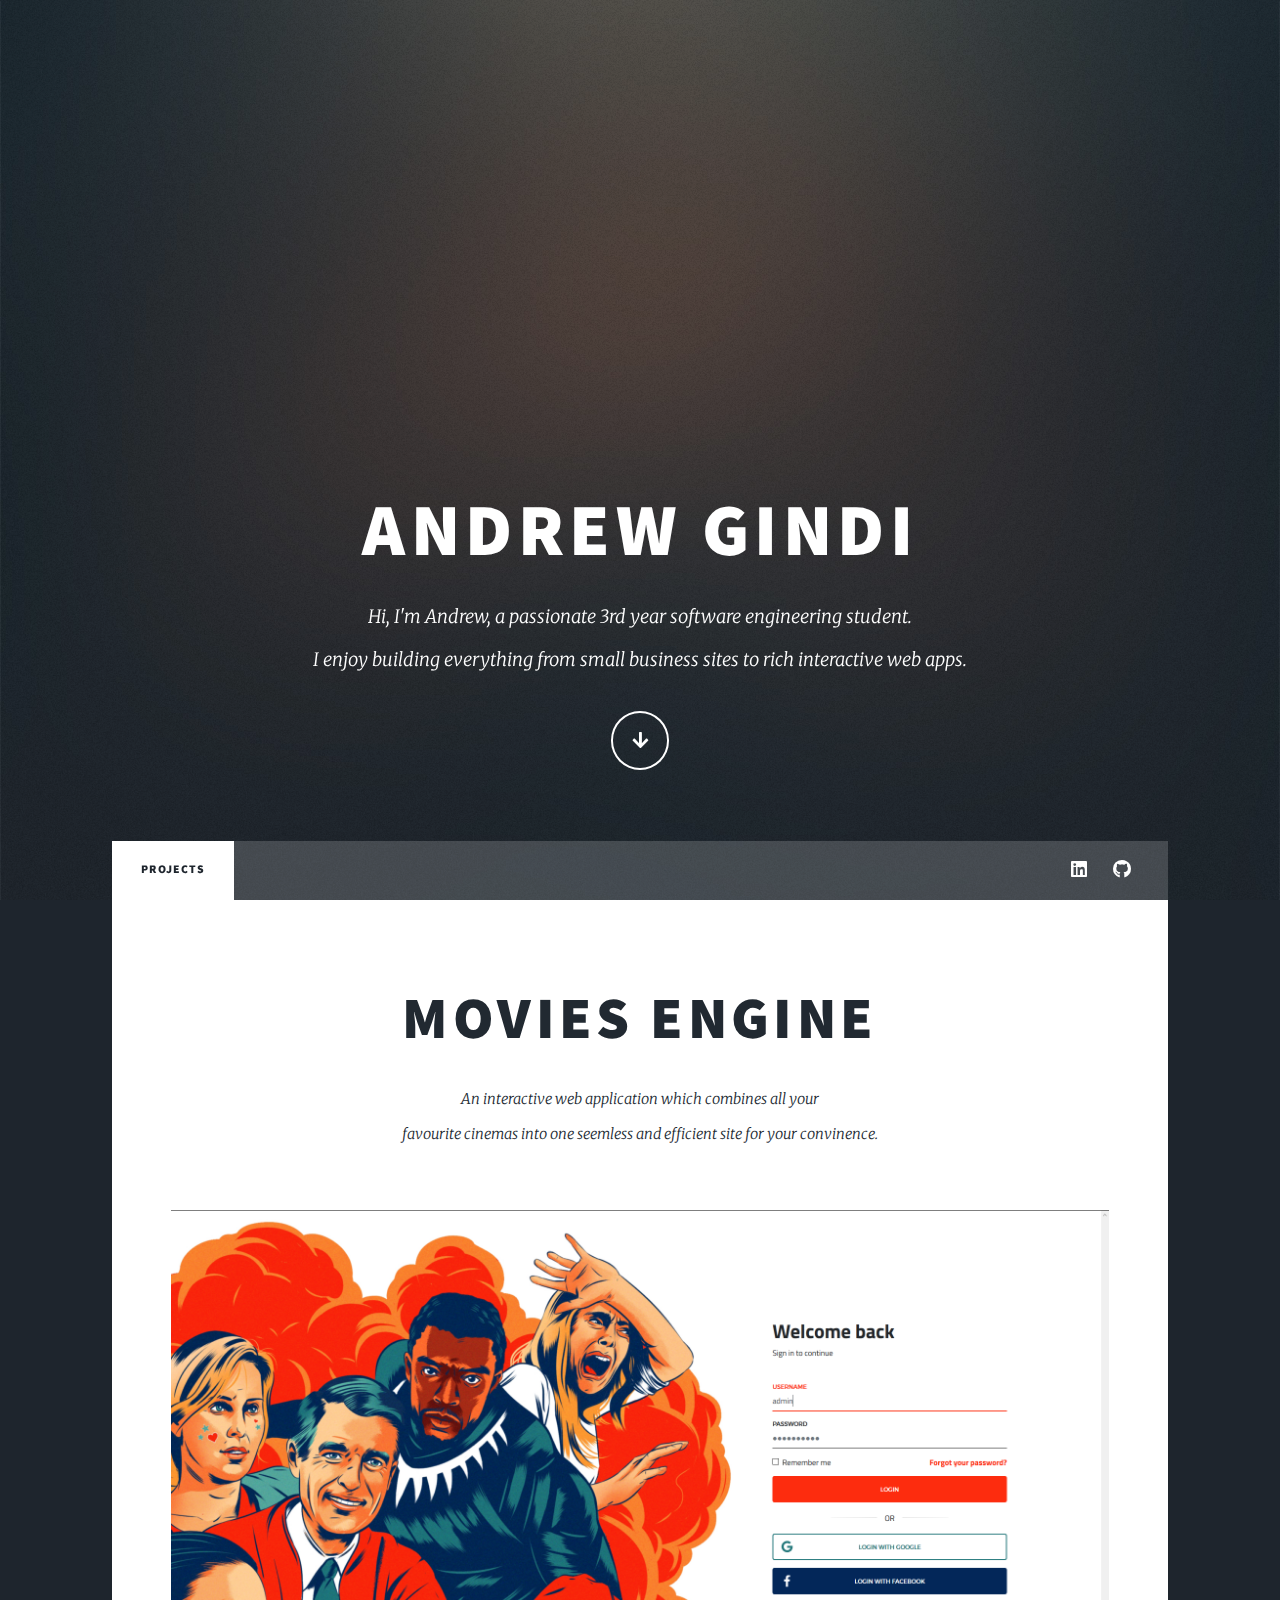
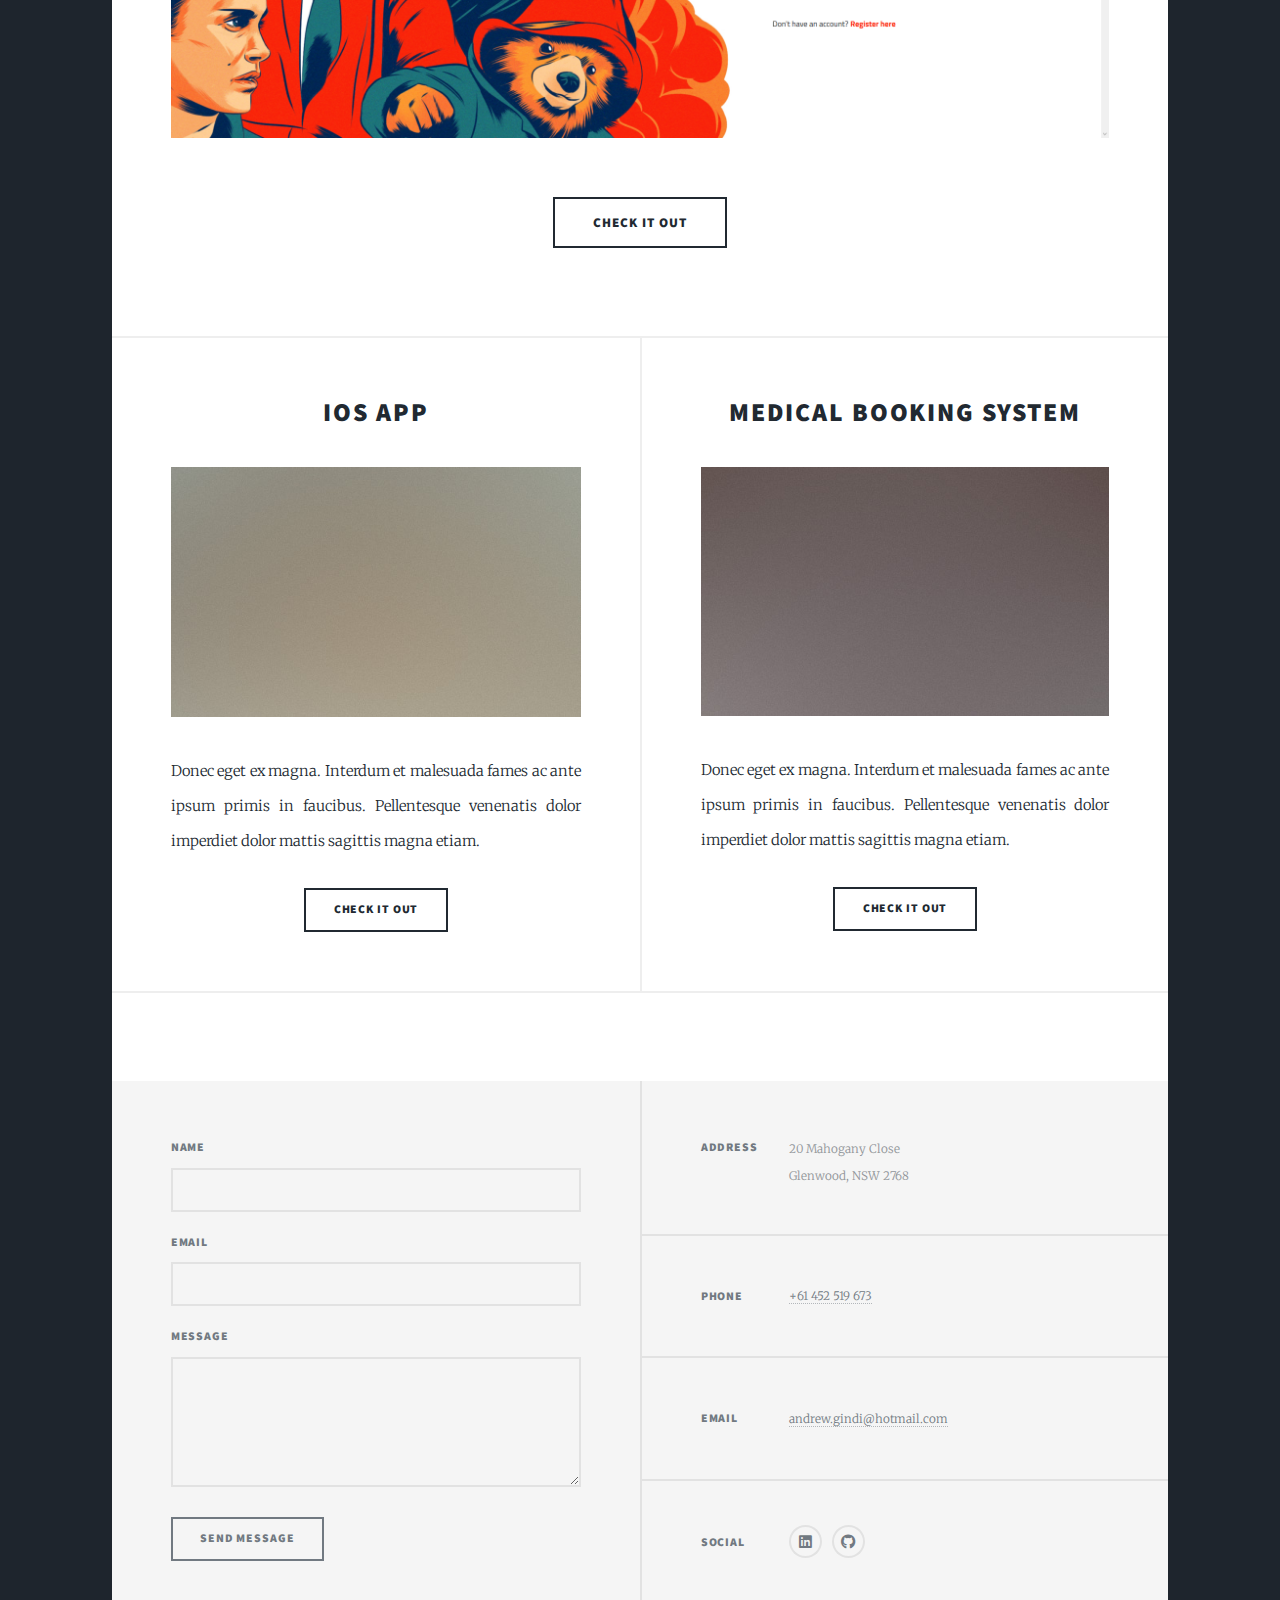
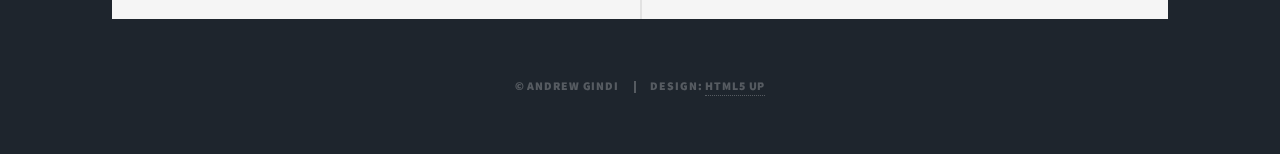
==== index.html @ 6434a751 "Portfolio" ====
<!DOCTYPE HTML>
<!--
	Massively by HTML5 UP
	html5up.net | @ajlkn
	Free for personal and commercial use under the CCA 3.0 license (html5up.net/license)
-->
<html>
	<head>
		<title>Andrew Gindi</title>
		<meta charset="utf-8" />
		<meta name="viewport" content="width=device-width, initial-scale=1, user-scalable=no" />
		<link rel="stylesheet" href="assets/css/main.css" />
		<noscript><link rel="stylesheet" href="assets/css/noscript.css" /></noscript>
	</head>
	<body class="is-preload">

		<!-- Wrapper -->
			<div id="wrapper" class="fade-in">

				<!-- Intro -->
					<div id="intro">
						<h1>Andrew Gindi</h1>
						<p>Hi, I'm Andrew, a passionate 3rd year software engineering student.<br> I enjoy building everything from small business sites to rich interactive web apps.</p>
						<ul class="actions">
							<li><a href="#header" class="button icon solid solo fa-arrow-down scrolly">Continue</a></li>
						</ul>
					</div>

				<!-- Header -->
					<header id="header">
						<a href="index.html" class="logo">Projects</a>
					</header>

				<!-- Nav -->
					<nav id="nav">
						<ul class="links">
							<li class="active"><a href="index.html">Projects</a></li>
						</ul>
						<ul class="icons">
							<li><a href="https://www.linkedin.com/in/andrewgindi/" class="icon brands fa-linkedin"><span class="label">Linkedin</span></a></li>
							<li><a href="https://github.com/AndrewAGindi" class="icon brands fa-github"><span class="label">GitHub</span></a></li>
						</ul>
					</nav>

				<!-- Main -->
					<div id="main">

						<!-- Featured Post -->
							<article class="post featured">
								<header class="major">
									<h2><a href="moviesengine.html">Movies Engine</a></h2>
									<p>An interactive web application which combines all your<br />
									favourite cinemas into one seemless and efficient site for your convinence.<br /></p>
								</header>
								<a href="moviesengine.html" class="image main"><img src="images/login.png" alt="" /></a>
								<ul class="actions special">
									<li><a href="moviesengine.html" class="button large">Check it out</a></li>
								</ul>
							</article>

						<!-- Posts -->
							<section class="posts">
								<article>
									<header>
										<h2><a href="#">ios App</a></h2>
									</header>
									<a href="#" class="image fit"><img src="images/pic02.jpg" alt="" /></a>
									<p>Donec eget ex magna. Interdum et malesuada fames ac ante ipsum primis in faucibus. Pellentesque venenatis dolor imperdiet dolor mattis sagittis magna etiam.</p>
									<ul class="actions special">
										<li><a href="#" class="button">Check it out</a></li>
									</ul>
								</article>
								<article>
									<header>
										<h2><a href="medical.html">Medical Booking System</a></h2>
									</header>
									<a href="medical.html" class="image fit"><img src="images/pic03.jpg" alt="" /></a>
									<p>Donec eget ex magna. Interdum et malesuada fames ac ante ipsum primis in faucibus. Pellentesque venenatis dolor imperdiet dolor mattis sagittis magna etiam.</p>
									<ul class="actions special">
										<li><a href="medical.html" class="button">Check it Out</a></li>
									</ul>
								</article>
							</section>

						<!-- Footer -->
							<footer>
							</footer>

					</div>

				<!-- Footer -->
					<footer id="footer">
						<section>
							<form method="post" action="https://formspree.io/andrew.gindi@hotmail.com">
								<div class="fields">
									<div class="field">
										<label for="name">Name</label>
										<input type="text" name="name" id="name" />
									</div>
									<div class="field">
										<label for="email">Email</label>
										<input type="text" name="email" id="email" />
									</div>
									<div class="field">
										<label for="message">Message</label>
										<textarea name="message" id="message" rows="3"></textarea>
									</div>
								</div>
								<ul class="actions">
									<li><input type="submit" value="Send Message" /></li>
								</ul>
							</form>
						</section>
						<section class="split contact">
							<section class="alt">
								<h3>Address</h3>
								<p>20 Mahogany Close<br />
								Glenwood, NSW 2768</p>
							</section>
							<section>
								<h3>Phone</h3>
								<p><a href="tel:+61452519673">+61 452 519 673</a></p>
							</section>
							<section>
								<h3>Email</h3>
								<p><a href="andrew.gindi@hotmail.com">andrew.gindi@hotmail.com</a></p>
							</section>
							<section>
								<h3>Social</h3>
								<ul class="icons alt">
									<li><a href="#" class="icon brands alt fa-linkedin"><span class="label">Linkedin</span></a></li>
									<li><a href="https://github.com/AndrewAGindi" class="icon brands alt fa-github"><span class="label">GitHub</span></a></li>
								</ul>
							</section>
						</section>
					</footer>

				<!-- Copyright -->
					<div id="copyright">
						<ul><li>&copy; Andrew Gindi</li><li>Design: <a href="https://html5up.net">HTML5 UP</a></li></ul>
					</div>

			</div>

		<!-- Scripts -->
			<script src="assets/js/jquery.min.js"></script>
			<script src="assets/js/jquery.scrollex.min.js"></script>
			<script src="assets/js/jquery.scrolly.min.js"></script>
			<script src="assets/js/browser.min.js"></script>
			<script src="assets/js/breakpoints.min.js"></script>
			<script src="assets/js/util.js"></script>
			<script src="assets/js/main.js"></script>

	</body>
</html>
---- assets/css/main.css ----
@import url(fontawesome-all.min.css);
@import url("https://fonts.googleapis.com/css?family=Merriweather:300,700,300italic,700italic|Source+Sans+Pro:900");

/*
	Massively by HTML5 UP
	html5up.net | @ajlkn
	Free for personal and commercial use under the CCA 3.0 license (html5up.net/license)
*/

html, body, div, span, applet, object,
iframe, h1, h2, h3, h4, h5, h6, p, blockquote,
pre, a, abbr, acronym, address, big, cite,
code, del, dfn, em, img, ins, kbd, q, s, samp,
small, strike, strong, sub, sup, tt, var, b,
u, i, center, dl, dt, dd, ol, ul, li, fieldset,
form, label, legend, table, caption, tbody,
tfoot, thead, tr, th, td, article, aside,
canvas, details, embed, figure, figcaption,
footer, header, hgroup, menu, nav, output, ruby,
section, summary, time, mark, audio, video {
	margin: 0;
	padding: 0;
	border: 0;
	font-size: 100%;
	font: inherit;
	vertical-align: baseline;}

article, aside, details, figcaption, figure,
footer, header, hgroup, menu, nav, section {
	display: block;}

body {
	line-height: 1;
}

ol, ul {
	list-style: none;
}

blockquote, q {
	quotes: none;
}

	blockquote:before, blockquote:after, q:before, q:after {
		content: '';
		content: none;
	}

table {
	border-collapse: collapse;
	border-spacing: 0;
}

body {
	-webkit-text-size-adjust: none;
}

mark {
	background-color: transparent;
	color: inherit;
}

input::-moz-focus-inner {
	border: 0;
	padding: 0;
}

input, select, textarea {
	-moz-appearance: none;
	-webkit-appearance: none;
	-ms-appearance: none;
	appearance: none;
}

/* Basic */

	@-ms-viewport {
		width: device-width;
	}

	body {
		-ms-overflow-style: scrollbar;
	}

	@media screen and (max-width: 480px) {

		html, body {
			min-width: 320px;
		}

	}

	html {
		box-sizing: border-box;
	}

	*, *:before, *:after {
		box-sizing: inherit;
	}

	body {
		background-color: #1e252d;
	}

		body.is-preload *, body.is-preload *:before, body.is-preload *:after {
			-moz-animation: none !important;
			-webkit-animation: none !important;
			-ms-animation: none !important;
			animation: none !important;
			-moz-transition: none !important;
			-webkit-transition: none !important;
			-ms-transition: none !important;
			transition: none !important;
		}

/* Type */

	html {
		font-size: 16pt;
	}

		@media screen and (max-width: 1680px) {

			html {
				font-size: 12pt;
			}

		}

		@media screen and (max-width: 1280px) {

			html {
				font-size: 11pt;
			}

		}

		@media screen and (max-width: 360px) {

			html {
				font-size: 10pt;
			}

		}

	body {
		color: #212931;
	}

	body, input, select, textarea {
		font-family: "Merriweather", Georgia, serif;
		font-weight: 300;
		font-size: 1rem;
		line-height: 2.375;
	}

	a {
		-moz-transition: color 0.2s ease-in-out, background-color 0.2s ease-in-out, border-color 0.2s ease-in-out, box-shadow 0.2s ease-in-out;
		-webkit-transition: color 0.2s ease-in-out, background-color 0.2s ease-in-out, border-color 0.2s ease-in-out, box-shadow 0.2s ease-in-out;
		-ms-transition: color 0.2s ease-in-out, background-color 0.2s ease-in-out, border-color 0.2s ease-in-out, box-shadow 0.2s ease-in-out;
		transition: color 0.2s ease-in-out, background-color 0.2s ease-in-out, border-color 0.2s ease-in-out, box-shadow 0.2s ease-in-out;
		border-bottom: dotted 1px;
		text-decoration: none;
	}

		a:hover {
			border-bottom-color: transparent;
		}

	strong, b {
		font-weight: 600;
	}

	em, i {
		font-style: italic;
	}

	p {
		text-align: justify;
		margin: 0 0 2rem 0;
	}

	h1, h2, h3, h4, h5, h6 {
		font-family: "Source Sans Pro", Helvetica, sans-serif;
		font-weight: 900;
		line-height: 1.5;
		letter-spacing: 0.075em;
		text-transform: uppercase;
		margin: 0 0 1rem 0;
	}

		h1 a, h2 a, h3 a, h4 a, h5 a, h6 a {
			border-bottom: 0;
			color: inherit;
			text-decoration: none;
		}

	h1 {
		font-size: 4rem;
		line-height: 1.1;
		margin: 0 0 2rem 0;
	}

	h2 {
		font-size: 1.75rem;
		line-height: 1.3;
		margin: 0 0 1.5rem 0;
	}

	h3 {
		font-size: 1.25rem;
		margin: 0 0 1.5rem 0;
	}

	h4 {
		font-size: 1rem;
	}

	h5 {
		font-size: 0.9rem;
	}

	h6 {
		font-size: 0.8rem;
	}

	sub {
		font-size: 0.8rem;
		position: relative;
		top: 0.5rem;
	}

	sup {
		font-size: 0.8rem;
		position: relative;
		top: -0.5rem;
	}

	blockquote {
		border-left: solid 4px;
		font-style: italic;
		margin: 0 0 2rem 0;
		padding: 0.5rem 0 0.5rem 2rem;
	}

	code {
		border: solid 2px;
		font-family: "Courier New", monospace;
		font-size: 0.9rem;
		margin: 0 0.25rem;
		padding: 0.25rem 0.65rem;
	}

	pre {
		-webkit-overflow-scrolling: touch;
		font-family: "Courier New", monospace;
		font-size: 0.9rem;
		margin: 0 0 2rem 0;
	}

		pre code {
			display: block;
			line-height: 1.75;
			padding: 1rem 1.5rem;
			overflow-x: auto;
		}

	hr {
		border: 0;
		border-bottom: solid 2px;
		margin: 3rem 0;
	}

		hr.major {
			margin: 5rem 0;
		}

	.align-left {
		text-align: left;
	}

	.align-center {
		text-align: center;
	}

	.align-right {
		text-align: right;
	}

	input, select, textarea {
		color: #212931;
	}

	a {
		color: #212931;
		border-bottom-color: rgba(33, 41, 49, 0.5);
	}

		a:hover {
			border-bottom-color: transparent;
			color: #18bfef !important;
		}

	strong, b {
		color: #212931;
	}

	h1, h2, h3, h4, h5, h6 {
		color: #212931;
	}

	blockquote {
		border-left-color: #eeeeee;
	}

	code {
		background: rgba(220, 220, 220, 0.25);
		border-color: #eeeeee;
	}

	hr {
		border-bottom-color: #eeeeee;
	}

/* Row */

	.row {
		display: flex;
		flex-wrap: wrap;
		box-sizing: border-box;
		align-items: stretch;
	}

		.row > * {
			box-sizing: border-box;
		}

		.row.gtr-uniform > * > :last-child {
			margin-bottom: 0;
		}

		.row.aln-left {
			justify-content: flex-start;
		}

		.row.aln-center {
			justify-content: center;
		}

		.row.aln-right {
			justify-content: flex-end;
		}

		.row.aln-top {
			align-items: flex-start;
		}

		.row.aln-middle {
			align-items: center;
		}

		.row.aln-bottom {
			align-items: flex-end;
		}

		.row > .imp {
			order: -1;
		}

		.row > .col-1 {
			width: 8.33333%;
		}

		.row > .off-1 {
			margin-left: 8.33333%;
		}

		.row > .col-2 {
			width: 16.66667%;
		}

		.row > .off-2 {
			margin-left: 16.66667%;
		}

		.row > .col-3 {
			width: 25%;
		}

		.row > .off-3 {
			margin-left: 25%;
		}

		.row > .col-4 {
			width: 33.33333%;
		}

		.row > .off-4 {
			margin-left: 33.33333%;
		}

		.row > .col-5 {
			width: 41.66667%;
		}

		.row > .off-5 {
			margin-left: 41.66667%;
		}

		.row > .col-6 {
			width: 50%;
		}

		.row > .off-6 {
			margin-left: 50%;
		}

		.row > .col-7 {
			width: 58.33333%;
		}

		.row > .off-7 {
			margin-left: 58.33333%;
		}

		.row > .col-8 {
			width: 66.66667%;
		}

		.row > .off-8 {
			margin-left: 66.66667%;
		}

		.row > .col-9 {
			width: 75%;
		}

		.row > .off-9 {
			margin-left: 75%;
		}

		.row > .col-10 {
			width: 83.33333%;
		}

		.row > .off-10 {
			margin-left: 83.33333%;
		}

		.row > .col-11 {
			width: 91.66667%;
		}

		.row > .off-11 {
			margin-left: 91.66667%;
		}

		.row > .col-12 {
			width: 100%;
		}

		.row > .off-12 {
			margin-left: 100%;
		}

		.row.gtr-0 {
			margin-top: 0;
			margin-left: 0rem;
		}

			.row.gtr-0 > * {
				padding: 0 0 0 0rem;
			}

			.row.gtr-0.gtr-uniform {
				margin-top: 0rem;
			}

				.row.gtr-0.gtr-uniform > * {
					padding-top: 0rem;
				}

		.row.gtr-25 {
			margin-top: 0;
			margin-left: -0.375rem;
		}

			.row.gtr-25 > * {
				padding: 0 0 0 0.375rem;
			}

			.row.gtr-25.gtr-uniform {
				margin-top: -0.375rem;
			}

				.row.gtr-25.gtr-uniform > * {
					padding-top: 0.375rem;
				}

		.row.gtr-50 {
			margin-top: 0;
			margin-left: -0.75rem;
		}

			.row.gtr-50 > * {
				padding: 0 0 0 0.75rem;
			}

			.row.gtr-50.gtr-uniform {
				margin-top: -0.75rem;
			}

				.row.gtr-50.gtr-uniform > * {
					padding-top: 0.75rem;
				}

		.row {
			margin-top: 0;
			margin-left: -1.5rem;
		}

			.row > * {
				padding: 0 0 0 1.5rem;
			}

			.row.gtr-uniform {
				margin-top: -1.5rem;
			}

				.row.gtr-uniform > * {
					padding-top: 1.5rem;
				}

		.row.gtr-150 {
			margin-top: 0;
			margin-left: -2.25rem;
		}

			.row.gtr-150 > * {
				padding: 0 0 0 2.25rem;
			}

			.row.gtr-150.gtr-uniform {
				margin-top: -2.25rem;
			}

				.row.gtr-150.gtr-uniform > * {
					padding-top: 2.25rem;
				}

		.row.gtr-200 {
			margin-top: 0;
			margin-left: -3rem;
		}

			.row.gtr-200 > * {
				padding: 0 0 0 3rem;
			}

			.row.gtr-200.gtr-uniform {
				margin-top: -3rem;
			}

				.row.gtr-200.gtr-uniform > * {
					padding-top: 3rem;
				}

		@media screen and (max-width: 1680px) {

			.row {
				display: flex;
				flex-wrap: wrap;
				box-sizing: border-box;
				align-items: stretch;
			}

				.row > * {
					box-sizing: border-box;
				}

				.row.gtr-uniform > * > :last-child {
					margin-bottom: 0;
				}

				.row.aln-left {
					justify-content: flex-start;
				}

				.row.aln-center {
					justify-content: center;
				}

				.row.aln-right {
					justify-content: flex-end;
				}

				.row.aln-top {
					align-items: flex-start;
				}

				.row.aln-middle {
					align-items: center;
				}

				.row.aln-bottom {
					align-items: flex-end;
				}

				.row > .imp-xlarge {
					order: -1;
				}

				.row > .col-1-xlarge {
					width: 8.33333%;
				}

				.row > .off-1-xlarge {
					margin-left: 8.33333%;
				}

				.row > .col-2-xlarge {
					width: 16.66667%;
				}

				.row > .off-2-xlarge {
					margin-left: 16.66667%;
				}

				.row > .col-3-xlarge {
					width: 25%;
				}

				.row > .off-3-xlarge {
					margin-left: 25%;
				}

				.row > .col-4-xlarge {
					width: 33.33333%;
				}

				.row > .off-4-xlarge {
					margin-left: 33.33333%;
				}

				.row > .col-5-xlarge {
					width: 41.66667%;
				}

				.row > .off-5-xlarge {
					margin-left: 41.66667%;
				}

				.row > .col-6-xlarge {
					width: 50%;
				}

				.row > .off-6-xlarge {
					margin-left: 50%;
				}

				.row > .col-7-xlarge {
					width: 58.33333%;
				}

				.row > .off-7-xlarge {
					margin-left: 58.33333%;
				}

				.row > .col-8-xlarge {
					width: 66.66667%;
				}

				.row > .off-8-xlarge {
					margin-left: 66.66667%;
				}

				.row > .col-9-xlarge {
					width: 75%;
				}

				.row > .off-9-xlarge {
					margin-left: 75%;
				}

				.row > .col-10-xlarge {
					width: 83.33333%;
				}

				.row > .off-10-xlarge {
					margin-left: 83.33333%;
				}

				.row > .col-11-xlarge {
					width: 91.66667%;
				}

				.row > .off-11-xlarge {
					margin-left: 91.66667%;
				}

				.row > .col-12-xlarge {
					width: 100%;
				}

				.row > .off-12-xlarge {
					margin-left: 100%;
				}

				.row.gtr-0 {
					margin-top: 0;
					margin-left: 0rem;
				}

					.row.gtr-0 > * {
						padding: 0 0 0 0rem;
					}

					.row.gtr-0.gtr-uniform {
						margin-top: 0rem;
					}

						.row.gtr-0.gtr-uniform > * {
							padding-top: 0rem;
						}

				.row.gtr-25 {
					margin-top: 0;
					margin-left: -0.375rem;
				}

					.row.gtr-25 > * {
						padding: 0 0 0 0.375rem;
					}

					.row.gtr-25.gtr-uniform {
						margin-top: -0.375rem;
					}

						.row.gtr-25.gtr-uniform > * {
							padding-top: 0.375rem;
						}

				.row.gtr-50 {
					margin-top: 0;
					margin-left: -0.75rem;
				}

					.row.gtr-50 > * {
						padding: 0 0 0 0.75rem;
					}

					.row.gtr-50.gtr-uniform {
						margin-top: -0.75rem;
					}

						.row.gtr-50.gtr-uniform > * {
							padding-top: 0.75rem;
						}

				.row {
					margin-top: 0;
					margin-left: -1.5rem;
				}

					.row > * {
						padding: 0 0 0 1.5rem;
					}

					.row.gtr-uniform {
						margin-top: -1.5rem;
					}

						.row.gtr-uniform > * {
							padding-top: 1.5rem;
						}

				.row.gtr-150 {
					margin-top: 0;
					margin-left: -2.25rem;
				}

					.row.gtr-150 > * {
						padding: 0 0 0 2.25rem;
					}

					.row.gtr-150.gtr-uniform {
						margin-top: -2.25rem;
					}

						.row.gtr-150.gtr-uniform > * {
							padding-top: 2.25rem;
						}

				.row.gtr-200 {
					margin-top: 0;
					margin-left: -3rem;
				}

					.row.gtr-200 > * {
						padding: 0 0 0 3rem;
					}

					.row.gtr-200.gtr-uniform {
						margin-top: -3rem;
					}

						.row.gtr-200.gtr-uniform > * {
							padding-top: 3rem;
						}

		}

		@media screen and (max-width: 1280px) {

			.row {
				display: flex;
				flex-wrap: wrap;
				box-sizing: border-box;
				align-items: stretch;
			}

				.row > * {
					box-sizing: border-box;
				}

				.row.gtr-uniform > * > :last-child {
					margin-bottom: 0;
				}

				.row.aln-left {
					justify-content: flex-start;
				}

				.row.aln-center {
					justify-content: center;
				}

				.row.aln-right {
					justify-content: flex-end;
				}

				.row.aln-top {
					align-items: flex-start;
				}

				.row.aln-middle {
					align-items: center;
				}

				.row.aln-bottom {
					align-items: flex-end;
				}

				.row > .imp-large {
					order: -1;
				}

				.row > .col-1-large {
					width: 8.33333%;
				}

				.row > .off-1-large {
					margin-left: 8.33333%;
				}

				.row > .col-2-large {
					width: 16.66667%;
				}

				.row > .off-2-large {
					margin-left: 16.66667%;
				}

				.row > .col-3-large {
					width: 25%;
				}

				.row > .off-3-large {
					margin-left: 25%;
				}

				.row > .col-4-large {
					width: 33.33333%;
				}

				.row > .off-4-large {
					margin-left: 33.33333%;
				}

				.row > .col-5-large {
					width: 41.66667%;
				}

				.row > .off-5-large {
					margin-left: 41.66667%;
				}

				.row > .col-6-large {
					width: 50%;
				}

				.row > .off-6-large {
					margin-left: 50%;
				}

				.row > .col-7-large {
					width: 58.33333%;
				}

				.row > .off-7-large {
					margin-left: 58.33333%;
				}

				.row > .col-8-large {
					width: 66.66667%;
				}

				.row > .off-8-large {
					margin-left: 66.66667%;
				}

				.row > .col-9-large {
					width: 75%;
				}

				.row > .off-9-large {
					margin-left: 75%;
				}

				.row > .col-10-large {
					width: 83.33333%;
				}

				.row > .off-10-large {
					margin-left: 83.33333%;
				}

				.row > .col-11-large {
					width: 91.66667%;
				}

				.row > .off-11-large {
					margin-left: 91.66667%;
				}

				.row > .col-12-large {
					width: 100%;
				}

				.row > .off-12-large {
					margin-left: 100%;
				}

				.row.gtr-0 {
					margin-top: 0;
					margin-left: 0rem;
				}

					.row.gtr-0 > * {
						padding: 0 0 0 0rem;
					}

					.row.gtr-0.gtr-uniform {
						margin-top: 0rem;
					}

						.row.gtr-0.gtr-uniform > * {
							padding-top: 0rem;
						}

				.row.gtr-25 {
					margin-top: 0;
					margin-left: -0.375rem;
				}

					.row.gtr-25 > * {
						padding: 0 0 0 0.375rem;
					}

					.row.gtr-25.gtr-uniform {
						margin-top: -0.375rem;
					}

						.row.gtr-25.gtr-uniform > * {
							padding-top: 0.375rem;
						}

				.row.gtr-50 {
					margin-top: 0;
					margin-left: -0.75rem;
				}

					.row.gtr-50 > * {
						padding: 0 0 0 0.75rem;
					}

					.row.gtr-50.gtr-uniform {
						margin-top: -0.75rem;
					}

						.row.gtr-50.gtr-uniform > * {
							padding-top: 0.75rem;
						}

				.row {
					margin-top: 0;
					margin-left: -1.5rem;
				}

					.row > * {
						padding: 0 0 0 1.5rem;
					}

					.row.gtr-uniform {
						margin-top: -1.5rem;
					}

						.row.gtr-uniform > * {
							padding-top: 1.5rem;
						}

				.row.gtr-150 {
					margin-top: 0;
					margin-left: -2.25rem;
				}

					.row.gtr-150 > * {
						padding: 0 0 0 2.25rem;
					}

					.row.gtr-150.gtr-uniform {
						margin-top: -2.25rem;
					}

						.row.gtr-150.gtr-uniform > * {
							padding-top: 2.25rem;
						}

				.row.gtr-200 {
					margin-top: 0;
					margin-left: -3rem;
				}

					.row.gtr-200 > * {
						padding: 0 0 0 3rem;
					}

					.row.gtr-200.gtr-uniform {
						margin-top: -3rem;
					}

						.row.gtr-200.gtr-uniform > * {
							padding-top: 3rem;
						}

		}

		@media screen and (max-width: 980px) {

			.row {
				display: flex;
				flex-wrap: wrap;
				box-sizing: border-box;
				align-items: stretch;
			}

				.row > * {
					box-sizing: border-box;
				}

				.row.gtr-uniform > * > :last-child {
					margin-bottom: 0;
				}

				.row.aln-left {
					justify-content: flex-start;
				}

				.row.aln-center {
					justify-content: center;
				}

				.row.aln-right {
					justify-content: flex-end;
				}

				.row.aln-top {
					align-items: flex-start;
				}

				.row.aln-middle {
					align-items: center;
				}

				.row.aln-bottom {
					align-items: flex-end;
				}

				.row > .imp-medium {
					order: -1;
				}

				.row > .col-1-medium {
					width: 8.33333%;
				}

				.row > .off-1-medium {
					margin-left: 8.33333%;
				}

				.row > .col-2-medium {
					width: 16.66667%;
				}

				.row > .off-2-medium {
					margin-left: 16.66667%;
				}

				.row > .col-3-medium {
					width: 25%;
				}

				.row > .off-3-medium {
					margin-left: 25%;
				}

				.row > .col-4-medium {
					width: 33.33333%;
				}

				.row > .off-4-medium {
					margin-left: 33.33333%;
				}

				.row > .col-5-medium {
					width: 41.66667%;
				}

				.row > .off-5-medium {
					margin-left: 41.66667%;
				}

				.row > .col-6-medium {
					width: 50%;
				}

				.row > .off-6-medium {
					margin-left: 50%;
				}

				.row > .col-7-medium {
					width: 58.33333%;
				}

				.row > .off-7-medium {
					margin-left: 58.33333%;
				}

				.row > .col-8-medium {
					width: 66.66667%;
				}

				.row > .off-8-medium {
					margin-left: 66.66667%;
				}

				.row > .col-9-medium {
					width: 75%;
				}

				.row > .off-9-medium {
					margin-left: 75%;
				}

				.row > .col-10-medium {
					width: 83.33333%;
				}

				.row > .off-10-medium {
					margin-left: 83.33333%;
				}

				.row > .col-11-medium {
					width: 91.66667%;
				}

				.row > .off-11-medium {
					margin-left: 91.66667%;
				}

				.row > .col-12-medium {
					width: 100%;
				}

				.row > .off-12-medium {
					margin-left: 100%;
				}

				.row.gtr-0 {
					margin-top: 0;
					margin-left: 0rem;
				}

					.row.gtr-0 > * {
						padding: 0 0 0 0rem;
					}

					.row.gtr-0.gtr-uniform {
						margin-top: 0rem;
					}

						.row.gtr-0.gtr-uniform > * {
							padding-top: 0rem;
						}

				.row.gtr-25 {
					margin-top: 0;
					margin-left: -0.375rem;
				}

					.row.gtr-25 > * {
						padding: 0 0 0 0.375rem;
					}

					.row.gtr-25.gtr-uniform {
						margin-top: -0.375rem;
					}

						.row.gtr-25.gtr-uniform > * {
							padding-top: 0.375rem;
						}

				.row.gtr-50 {
					margin-top: 0;
					margin-left: -0.75rem;
				}

					.row.gtr-50 > * {
						padding: 0 0 0 0.75rem;
					}

					.row.gtr-50.gtr-uniform {
						margin-top: -0.75rem;
					}

						.row.gtr-50.gtr-uniform > * {
							padding-top: 0.75rem;
						}

				.row {
					margin-top: 0;
					margin-left: -1.5rem;
				}

					.row > * {
						padding: 0 0 0 1.5rem;
					}

					.row.gtr-uniform {
						margin-top: -1.5rem;
					}

						.row.gtr-uniform > * {
							padding-top: 1.5rem;
						}

				.row.gtr-150 {
					margin-top: 0;
					margin-left: -2.25rem;
				}

					.row.gtr-150 > * {
						padding: 0 0 0 2.25rem;
					}

					.row.gtr-150.gtr-uniform {
						margin-top: -2.25rem;
					}

						.row.gtr-150.gtr-uniform > * {
							padding-top: 2.25rem;
						}

				.row.gtr-200 {
					margin-top: 0;
					margin-left: -3rem;
				}

					.row.gtr-200 > * {
						padding: 0 0 0 3rem;
					}

					.row.gtr-200.gtr-uniform {
						margin-top: -3rem;
					}

						.row.gtr-200.gtr-uniform > * {
							padding-top: 3rem;
						}

		}

		@media screen and (max-width: 736px) {

			.row {
				display: flex;
				flex-wrap: wrap;
				box-sizing: border-box;
				align-items: stretch;
			}

				.row > * {
					box-sizing: border-box;
				}

				.row.gtr-uniform > * > :last-child {
					margin-bottom: 0;
				}

				.row.aln-left {
					justify-content: flex-start;
				}

				.row.aln-center {
					justify-content: center;
				}

				.row.aln-right {
					justify-content: flex-end;
				}

				.row.aln-top {
					align-items: flex-start;
				}

				.row.aln-middle {
					align-items: center;
				}

				.row.aln-bottom {
					align-items: flex-end;
				}

				.row > .imp-small {
					order: -1;
				}

				.row > .col-1-small {
					width: 8.33333%;
				}

				.row > .off-1-small {
					margin-left: 8.33333%;
				}

				.row > .col-2-small {
					width: 16.66667%;
				}

				.row > .off-2-small {
					margin-left: 16.66667%;
				}

				.row > .col-3-small {
					width: 25%;
				}

				.row > .off-3-small {
					margin-left: 25%;
				}

				.row > .col-4-small {
					width: 33.33333%;
				}

				.row > .off-4-small {
					margin-left: 33.33333%;
				}

				.row > .col-5-small {
					width: 41.66667%;
				}

				.row > .off-5-small {
					margin-left: 41.66667%;
				}

				.row > .col-6-small {
					width: 50%;
				}

				.row > .off-6-small {
					margin-left: 50%;
				}

				.row > .col-7-small {
					width: 58.33333%;
				}

				.row > .off-7-small {
					margin-left: 58.33333%;
				}

				.row > .col-8-small {
					width: 66.66667%;
				}

				.row > .off-8-small {
					margin-left: 66.66667%;
				}

				.row > .col-9-small {
					width: 75%;
				}

				.row > .off-9-small {
					margin-left: 75%;
				}

				.row > .col-10-small {
					width: 83.33333%;
				}

				.row > .off-10-small {
					margin-left: 83.33333%;
				}

				.row > .col-11-small {
					width: 91.66667%;
				}

				.row > .off-11-small {
					margin-left: 91.66667%;
				}

				.row > .col-12-small {
					width: 100%;
				}

				.row > .off-12-small {
					margin-left: 100%;
				}

				.row.gtr-0 {
					margin-top: 0;
					margin-left: 0rem;
				}

					.row.gtr-0 > * {
						padding: 0 0 0 0rem;
					}

					.row.gtr-0.gtr-uniform {
						margin-top: 0rem;
					}

						.row.gtr-0.gtr-uniform > * {
							padding-top: 0rem;
						}

				.row.gtr-25 {
					margin-top: 0;
					margin-left: -0.375rem;
				}

					.row.gtr-25 > * {
						padding: 0 0 0 0.375rem;
					}

					.row.gtr-25.gtr-uniform {
						margin-top: -0.375rem;
					}

						.row.gtr-25.gtr-uniform > * {
							padding-top: 0.375rem;
						}

				.row.gtr-50 {
					margin-top: 0;
					margin-left: -0.75rem;
				}

					.row.gtr-50 > * {
						padding: 0 0 0 0.75rem;
					}

					.row.gtr-50.gtr-uniform {
						margin-top: -0.75rem;
					}

						.row.gtr-50.gtr-uniform > * {
							padding-top: 0.75rem;
						}

				.row {
					margin-top: 0;
					margin-left: -1.5rem;
				}

					.row > * {
						padding: 0 0 0 1.5rem;
					}

					.row.gtr-uniform {
						margin-top: -1.5rem;
					}

						.row.gtr-uniform > * {
							padding-top: 1.5rem;
						}

				.row.gtr-150 {
					margin-top: 0;
					margin-left: -2.25rem;
				}

					.row.gtr-150 > * {
						padding: 0 0 0 2.25rem;
					}

					.row.gtr-150.gtr-uniform {
						margin-top: -2.25rem;
					}

						.row.gtr-150.gtr-uniform > * {
							padding-top: 2.25rem;
						}

				.row.gtr-200 {
					margin-top: 0;
					margin-left: -3rem;
				}

					.row.gtr-200 > * {
						padding: 0 0 0 3rem;
					}

					.row.gtr-200.gtr-uniform {
						margin-top: -3rem;
					}

						.row.gtr-200.gtr-uniform > * {
							padding-top: 3rem;
						}

		}

		@media screen and (max-width: 480px) {

			.row {
				display: flex;
				flex-wrap: wrap;
				box-sizing: border-box;
				align-items: stretch;
			}

				.row > * {
					box-sizing: border-box;
				}

				.row.gtr-uniform > * > :last-child {
					margin-bottom: 0;
				}

				.row.aln-left {
					justify-content: flex-start;
				}

				.row.aln-center {
					justify-content: center;
				}

				.row.aln-right {
					justify-content: flex-end;
				}

				.row.aln-top {
					align-items: flex-start;
				}

				.row.aln-middle {
					align-items: center;
				}

				.row.aln-bottom {
					align-items: flex-end;
				}

				.row > .imp-xsmall {
					order: -1;
				}

				.row > .col-1-xsmall {
					width: 8.33333%;
				}

				.row > .off-1-xsmall {
					margin-left: 8.33333%;
				}

				.row > .col-2-xsmall {
					width: 16.66667%;
				}

				.row > .off-2-xsmall {
					margin-left: 16.66667%;
				}

				.row > .col-3-xsmall {
					width: 25%;
				}

				.row > .off-3-xsmall {
					margin-left: 25%;
				}

				.row > .col-4-xsmall {
					width: 33.33333%;
				}

				.row > .off-4-xsmall {
					margin-left: 33.33333%;
				}

				.row > .col-5-xsmall {
					width: 41.66667%;
				}

				.row > .off-5-xsmall {
					margin-left: 41.66667%;
				}

				.row > .col-6-xsmall {
					width: 50%;
				}

				.row > .off-6-xsmall {
					margin-left: 50%;
				}

				.row > .col-7-xsmall {
					width: 58.33333%;
				}

				.row > .off-7-xsmall {
					margin-left: 58.33333%;
				}

				.row > .col-8-xsmall {
					width: 66.66667%;
				}

				.row > .off-8-xsmall {
					margin-left: 66.66667%;
				}

				.row > .col-9-xsmall {
					width: 75%;
				}

				.row > .off-9-xsmall {
					margin-left: 75%;
				}

				.row > .col-10-xsmall {
					width: 83.33333%;
				}

				.row > .off-10-xsmall {
					margin-left: 83.33333%;
				}

				.row > .col-11-xsmall {
					width: 91.66667%;
				}

				.row > .off-11-xsmall {
					margin-left: 91.66667%;
				}

				.row > .col-12-xsmall {
					width: 100%;
				}

				.row > .off-12-xsmall {
					margin-left: 100%;
				}

				.row.gtr-0 {
					margin-top: 0;
					margin-left: 0rem;
				}

					.row.gtr-0 > * {
						padding: 0 0 0 0rem;
					}

					.row.gtr-0.gtr-uniform {
						margin-top: 0rem;
					}

						.row.gtr-0.gtr-uniform > * {
							padding-top: 0rem;
						}

				.row.gtr-25 {
					margin-top: 0;
					margin-left: -0.375rem;
				}

					.row.gtr-25 > * {
						padding: 0 0 0 0.375rem;
					}

					.row.gtr-25.gtr-uniform {
						margin-top: -0.375rem;
					}

						.row.gtr-25.gtr-uniform > * {
							padding-top: 0.375rem;
						}

				.row.gtr-50 {
					margin-top: 0;
					margin-left: -0.75rem;
				}

					.row.gtr-50 > * {
						padding: 0 0 0 0.75rem;
					}

					.row.gtr-50.gtr-uniform {
						margin-top: -0.75rem;
					}

						.row.gtr-50.gtr-uniform > * {
							padding-top: 0.75rem;
						}

				.row {
					margin-top: 0;
					margin-left: -1.5rem;
				}

					.row > * {
						padding: 0 0 0 1.5rem;
					}

					.row.gtr-uniform {
						margin-top: -1.5rem;
					}

						.row.gtr-uniform > * {
							padding-top: 1.5rem;
						}

				.row.gtr-150 {
					margin-top: 0;
					margin-left: -2.25rem;
				}

					.row.gtr-150 > * {
						padding: 0 0 0 2.25rem;
					}

					.row.gtr-150.gtr-uniform {
						margin-top: -2.25rem;
					}

						.row.gtr-150.gtr-uniform > * {
							padding-top: 2.25rem;
						}

				.row.gtr-200 {
					margin-top: 0;
					margin-left: -3rem;
				}

					.row.gtr-200 > * {
						padding: 0 0 0 3rem;
					}

					.row.gtr-200.gtr-uniform {
						margin-top: -3rem;
					}

						.row.gtr-200.gtr-uniform > * {
							padding-top: 3rem;
						}

		}

		@media screen and (max-width: 360px) {

			.row {
				display: flex;
				flex-wrap: wrap;
				box-sizing: border-box;
				align-items: stretch;
			}

				.row > * {
					box-sizing: border-box;
				}

				.row.gtr-uniform > * > :last-child {
					margin-bottom: 0;
				}

				.row.aln-left {
					justify-content: flex-start;
				}

				.row.aln-center {
					justify-content: center;
				}

				.row.aln-right {
					justify-content: flex-end;
				}

				.row.aln-top {
					align-items: flex-start;
				}

				.row.aln-middle {
					align-items: center;
				}

				.row.aln-bottom {
					align-items: flex-end;
				}

				.row > .imp-xxsmall {
					order: -1;
				}

				.row > .col-1-xxsmall {
					width: 8.33333%;
				}

				.row > .off-1-xxsmall {
					margin-left: 8.33333%;
				}

				.row > .col-2-xxsmall {
					width: 16.66667%;
				}

				.row > .off-2-xxsmall {
					margin-left: 16.66667%;
				}

				.row > .col-3-xxsmall {
					width: 25%;
				}

				.row > .off-3-xxsmall {
					margin-left: 25%;
				}

				.row > .col-4-xxsmall {
					width: 33.33333%;
				}

				.row > .off-4-xxsmall {
					margin-left: 33.33333%;
				}

				.row > .col-5-xxsmall {
					width: 41.66667%;
				}

				.row > .off-5-xxsmall {
					margin-left: 41.66667%;
				}

				.row > .col-6-xxsmall {
					width: 50%;
				}

				.row > .off-6-xxsmall {
					margin-left: 50%;
				}

				.row > .col-7-xxsmall {
					width: 58.33333%;
				}

				.row > .off-7-xxsmall {
					margin-left: 58.33333%;
				}

				.row > .col-8-xxsmall {
					width: 66.66667%;
				}

				.row > .off-8-xxsmall {
					margin-left: 66.66667%;
				}

				.row > .col-9-xxsmall {
					width: 75%;
				}

				.row > .off-9-xxsmall {
					margin-left: 75%;
				}

				.row > .col-10-xxsmall {
					width: 83.33333%;
				}

				.row > .off-10-xxsmall {
					margin-left: 83.33333%;
				}

				.row > .col-11-xxsmall {
					width: 91.66667%;
				}

				.row > .off-11-xxsmall {
					margin-left: 91.66667%;
				}

				.row > .col-12-xxsmall {
					width: 100%;
				}

				.row > .off-12-xxsmall {
					margin-left: 100%;
				}

				.row.gtr-0 {
					margin-top: 0;
					margin-left: 0rem;
				}

					.row.gtr-0 > * {
						padding: 0 0 0 0rem;
					}

					.row.gtr-0.gtr-uniform {
						margin-top: 0rem;
					}

						.row.gtr-0.gtr-uniform > * {
							padding-top: 0rem;
						}

				.row.gtr-25 {
					margin-top: 0;
					margin-left: -0.375rem;
				}

					.row.gtr-25 > * {
						padding: 0 0 0 0.375rem;
					}

					.row.gtr-25.gtr-uniform {
						margin-top: -0.375rem;
					}

						.row.gtr-25.gtr-uniform > * {
							padding-top: 0.375rem;
						}

				.row.gtr-50 {
					margin-top: 0;
					margin-left: -0.75rem;
				}

					.row.gtr-50 > * {
						padding: 0 0 0 0.75rem;
					}

					.row.gtr-50.gtr-uniform {
						margin-top: -0.75rem;
					}

						.row.gtr-50.gtr-uniform > * {
							padding-top: 0.75rem;
						}

				.row {
					margin-top: 0;
					margin-left: -1.5rem;
				}

					.row > * {
						padding: 0 0 0 1.5rem;
					}

					.row.gtr-uniform {
						margin-top: -1.5rem;
					}

						.row.gtr-uniform > * {
							padding-top: 1.5rem;
						}

				.row.gtr-150 {
					margin-top: 0;
					margin-left: -2.25rem;
				}

					.row.gtr-150 > * {
						padding: 0 0 0 2.25rem;
					}

					.row.gtr-150.gtr-uniform {
						margin-top: -2.25rem;
					}

						.row.gtr-150.gtr-uniform > * {
							padding-top: 2.25rem;
						}

				.row.gtr-200 {
					margin-top: 0;
					margin-left: -3rem;
				}

					.row.gtr-200 > * {
						padding: 0 0 0 3rem;
					}

					.row.gtr-200.gtr-uniform {
						margin-top: -3rem;
					}

						.row.gtr-200.gtr-uniform > * {
							padding-top: 3rem;
						}

		}

/* Box */

	.box {
		border: solid 2px;
		margin-bottom: 2rem;
		padding: 1.5rem;
	}

		.box > :last-child,
		.box > :last-child > :last-child,
		.box > :last-child > :last-child > :last-child {
			margin-bottom: 0;
		}

		.box.alt {
			border: 0;
			border-radius: 0;
			padding: 0;
		}

	.box {
		border-color: #eeeeee;
	}

/* Button */

	input[type="submit"],
	input[type="reset"],
	input[type="button"],
	button,
	.button {
		-moz-appearance: none;
		-webkit-appearance: none;
		-ms-appearance: none;
		appearance: none;
		-moz-transition: background-color 0.2s ease-in-out, box-shadow 0.2s ease-in-out, color 0.2s ease-in-out;
		-webkit-transition: background-color 0.2s ease-in-out, box-shadow 0.2s ease-in-out, color 0.2s ease-in-out;
		-ms-transition: background-color 0.2s ease-in-out, box-shadow 0.2s ease-in-out, color 0.2s ease-in-out;
		transition: background-color 0.2s ease-in-out, box-shadow 0.2s ease-in-out, color 0.2s ease-in-out;
		border: 0;
		border-radius: 0;
		cursor: pointer;
		display: inline-block;
		font-family: "Source Sans Pro", Helvetica, sans-serif;
		font-size: 0.8rem;
		font-weight: 900;
		letter-spacing: 0.075em;
		height: 3rem;
		line-height: 3rem;
		padding: 0 2rem;
		text-align: center;
		text-decoration: none;
		text-transform: uppercase;
		white-space: nowrap;
	}

		input[type="submit"].icon:before,
		input[type="reset"].icon:before,
		input[type="button"].icon:before,
		button.icon:before,
		.button.icon:before {
			margin-right: 0.5rem;
		}

		input[type="submit"].icon.solo,
		input[type="reset"].icon.solo,
		input[type="button"].icon.solo,
		button.icon.solo,
		.button.icon.solo {
			position: relative;
			width: 4rem;
			height: 4rem;
			line-height: 4rem;
			border-radius: 4rem;
			text-indent: 4rem;
			overflow: hidden;
			padding: 0;
			white-space: nowrap;
		}

			input[type="submit"].icon.solo:before,
			input[type="reset"].icon.solo:before,
			input[type="button"].icon.solo:before,
			button.icon.solo:before,
			.button.icon.solo:before {
				position: absolute;
				display: block;
				top: 0;
				left: 0;
				width: inherit;
				height: inherit;
				line-height: inherit;
				font-size: 1.25rem;
				margin-right: 0;
				text-align: center;
				text-indent: 0;
			}

		input[type="submit"].fit,
		input[type="reset"].fit,
		input[type="button"].fit,
		button.fit,
		.button.fit {
			width: 100%;
		}

		input[type="submit"].small,
		input[type="reset"].small,
		input[type="button"].small,
		button.small,
		.button.small {
			font-size: 0.7rem;
			height: 2.5rem;
			line-height: 2.5rem;
			padding: 0 1.5rem;
		}

		input[type="submit"].large,
		input[type="reset"].large,
		input[type="button"].large,
		button.large,
		.button.large {
			font-size: 0.9rem;
			height: 3.5rem;
			line-height: 3.5rem;
			padding: 0 2.75rem;
		}

		@media screen and (max-width: 980px) {

			input[type="submit"],
			input[type="reset"],
			input[type="button"],
			button,
			.button {
				font-size: 0.9rem;
				height: 3.25rem;
				line-height: 3.25rem;
			}

				input[type="submit"].large,
				input[type="reset"].large,
				input[type="button"].large,
				button.large,
				.button.large {
					font-size: 1rem;
					height: 3.75rem;
					line-height: 3.75rem;
				}

		}

		input[type="submit"].disabled, input[type="submit"]:disabled,
		input[type="reset"].disabled,
		input[type="reset"]:disabled,
		input[type="button"].disabled,
		input[type="button"]:disabled,
		button.disabled,
		button:disabled,
		.button.disabled,
		.button:disabled {
			pointer-events: none;
			opacity: 0.25;
		}

	input[type="submit"],
	input[type="reset"],
	input[type="button"],
	button,
	.button {
		background-color: transparent;
		box-shadow: inset 0 0 0 2px #212931;
		color: #212931 !important;
	}

		input[type="submit"]:hover,
		input[type="reset"]:hover,
		input[type="button"]:hover,
		button:hover,
		.button:hover {
			box-shadow: inset 0 0 0 2px #18bfef;
			color: #18bfef !important;
		}

		input[type="submit"].primary,
		input[type="reset"].primary,
		input[type="button"].primary,
		button.primary,
		.button.primary {
			background-color: #212931;
			box-shadow: none;
			color: #ffffff !important;
		}

			input[type="submit"].primary:hover,
			input[type="reset"].primary:hover,
			input[type="button"].primary:hover,
			button.primary:hover,
			.button.primary:hover {
				background-color: #18bfef;
			}

/* Form */

	form {
		margin: 0 0 2rem 0;
	}

		form > :last-child {
			margin-bottom: 0;
		}

		form > .fields {
			display: -moz-flex;
			display: -webkit-flex;
			display: -ms-flex;
			display: flex;
			-moz-flex-wrap: wrap;
			-webkit-flex-wrap: wrap;
			-ms-flex-wrap: wrap;
			flex-wrap: wrap;
			width: calc(100% + 3rem);
			margin: -1.5rem 0 2rem -1.5rem;
		}

			form > .fields > .field {
				-moz-flex-grow: 0;
				-webkit-flex-grow: 0;
				-ms-flex-grow: 0;
				flex-grow: 0;
				-moz-flex-shrink: 0;
				-webkit-flex-shrink: 0;
				-ms-flex-shrink: 0;
				flex-shrink: 0;
				padding: 1.5rem 0 0 1.5rem;
				width: calc(100% - 1.5rem);
			}

				form > .fields > .field.half {
					width: calc(50% - 0.75rem);
				}

				form > .fields > .field.third {
					width: calc(100%/3 - 0.5rem);
				}

				form > .fields > .field.quarter {
					width: calc(25% - 0.375rem);
				}

		@media screen and (max-width: 480px) {

			form > .fields {
				width: calc(100% + 3rem);
				margin: -1.5rem 0 2rem -1.5rem;
			}

				form > .fields > .field {
					padding: 1.5rem 0 0 1.5rem;
					width: calc(100% - 1.5rem);
				}

					form > .fields > .field.half {
						width: calc(100% - 1.5rem);
					}

					form > .fields > .field.third {
						width: calc(100% - 1.5rem);
					}

					form > .fields > .field.quarter {
						width: calc(100% - 1.5rem);
					}

		}

	label {
		display: block;
		font-family: "Source Sans Pro", Helvetica, sans-serif;
		font-weight: 900;
		line-height: 1.5;
		letter-spacing: 0.075em;
		font-size: 0.8rem;
		text-transform: uppercase;
		margin: 0 0 0.75rem 0;
	}

		@media screen and (max-width: 980px) {

			label {
				font-size: 0.9rem;
			}

		}

	input[type="text"],
	input[type="password"],
	input[type="email"],
	select,
	textarea {
		-moz-appearance: none;
		-webkit-appearance: none;
		-ms-appearance: none;
		appearance: none;
		background: transparent;
		border-radius: 0;
		border: solid 2px;
		color: inherit;
		display: block;
		outline: 0;
		padding: 0 1rem;
		text-decoration: none;
		width: 100%;
	}

		input[type="text"]:invalid,
		input[type="password"]:invalid,
		input[type="email"]:invalid,
		select:invalid,
		textarea:invalid {
			box-shadow: none;
		}

	select {
		background-size: 1.25rem;
		background-repeat: no-repeat;
		background-position: calc(100% - 1rem) center;
		height: 3rem;
		padding-right: 3rem;
		text-overflow: ellipsis;
	}

		select:focus::-ms-value {
			background-color: transparent;
		}

		select::-ms-expand {
			display: none;
		}

	input[type="text"],
	input[type="password"],
	input[type="email"],
	select {
		height: 3rem;
	}

	textarea {
		padding: 0.75rem 1rem;
	}

	input[type="checkbox"],
	input[type="radio"] {
		-moz-appearance: none;
		-webkit-appearance: none;
		-ms-appearance: none;
		appearance: none;
		display: block;
		float: left;
		margin-right: -2rem;
		opacity: 0;
		width: 1rem;
		z-index: -1;
	}

		input[type="checkbox"] + label,
		input[type="radio"] + label {
			text-decoration: none;
			cursor: pointer;
			display: inline-block;
			font-size: 1rem;
			letter-spacing: 0;
			font-family: "Merriweather", Georgia, serif;
			text-transform: none;
			font-weight: 300;
			padding-left: 2.8rem;
			padding-right: 1rem;
			position: relative;
		}

			input[type="checkbox"] + label:before,
			input[type="radio"] + label:before {
				-moz-osx-font-smoothing: grayscale;
				-webkit-font-smoothing: antialiased;
				display: inline-block;
				font-style: normal;
				font-variant: normal;
				text-rendering: auto;
				line-height: 1;
				text-transform: none !important;
				font-family: 'Font Awesome 5 Free';
				font-weight: 900;
			}

			input[type="checkbox"] + label:before,
			input[type="radio"] + label:before {
				border-radius: 0;
				border: solid 2px;
				content: '';
				display: inline-block;
				font-size: 0.8rem;
				height: 1.8rem;
				left: 0;
				line-height: 1.65rem;
				position: absolute;
				text-align: center;
				top: -0.125rem;
				width: 1.8rem;
			}

		input[type="checkbox"]:checked + label:before,
		input[type="radio"]:checked + label:before {
			content: '\f00c';
		}

	input[type="checkbox"] + label:before {
		border-radius: 0;
	}

	input[type="radio"] + label:before {
		border-radius: 100%;
	}

	::-webkit-input-placeholder {
		opacity: 1.0;
	}

	:-moz-placeholder {
		opacity: 1.0;
	}

	::-moz-placeholder {
		opacity: 1.0;
	}

	:-ms-input-placeholder {
		opacity: 1.0;
	}

	label {
		color: #212931;
	}

	input[type="text"],
	input[type="password"],
	input[type="email"],
	select,
	textarea {
		border-color: #eeeeee;
	}

		input[type="text"]:focus,
		input[type="password"]:focus,
		input[type="email"]:focus,
		select:focus,
		textarea:focus {
			border-color: #18bfef;
		}

	select {
		background-image: url("data:image/svg+xml;charset=utf8,%3Csvg xmlns='http://www.w3.org/2000/svg' width='40' height='40' preserveAspectRatio='none' viewBox='0 0 40 40'%3E%3Cpath d='M9.4,12.3l10.4,10.4l10.4-10.4c0.2-0.2,0.5-0.4,0.9-0.4c0.3,0,0.6,0.1,0.9,0.4l3.3,3.3c0.2,0.2,0.4,0.5,0.4,0.9 c0,0.4-0.1,0.6-0.4,0.9L20.7,31.9c-0.2,0.2-0.5,0.4-0.9,0.4c-0.3,0-0.6-0.1-0.9-0.4L4.3,17.3c-0.2-0.2-0.4-0.5-0.4-0.9 c0-0.4,0.1-0.6,0.4-0.9l3.3-3.3c0.2-0.2,0.5-0.4,0.9-0.4S9.1,12.1,9.4,12.3z' fill='%23eeeeee' /%3E%3C/svg%3E");
	}

		select option {
			background-color: #ffffff;
			color: #212931;
		}

	.select-wrapper:before {
		color: #eeeeee;
	}

	input[type="checkbox"] + label,
	input[type="radio"] + label {
		color: #212931;
	}

		input[type="checkbox"] + label:before,
		input[type="radio"] + label:before {
			border-color: #eeeeee;
		}

	input[type="checkbox"]:checked + label:before,
	input[type="radio"]:checked + label:before {
		background-color: #212931;
		border-color: #212931;
		color: #ffffff;
	}

	input[type="checkbox"]:focus + label:before,
	input[type="radio"]:focus + label:before {
		border-color: #18bfef;
	}

	::-webkit-input-placeholder {
		color: #909498 !important;
	}

	:-moz-placeholder {
		color: #909498 !important;
	}

	::-moz-placeholder {
		color: #909498 !important;
	}

	:-ms-input-placeholder {
		color: #909498 !important;
	}

	.formerize-placeholder {
		color: #909498 !important;
	}

/* Icon */

	.icon {
		text-decoration: none;
		border-bottom: none;
		position: relative;
	}

		.icon:before {
			-moz-osx-font-smoothing: grayscale;
			-webkit-font-smoothing: antialiased;
			display: inline-block;
			font-style: normal;
			font-variant: normal;
			text-rendering: auto;
			line-height: 1;
			text-transform: none !important;
			font-family: 'Font Awesome 5 Free';
			font-weight: 400;
		}

		.icon > .label {
			display: none;
		}

		.icon:before {
			line-height: inherit;
		}

		.icon.solid:before {
			font-weight: 900;
		}

		.icon.brands:before {
			font-family: 'Font Awesome 5 Brands';
		}

/* Image */

	.image {
		border: 0;
		display: inline-block;
		position: relative;
	}

		.image img {
			display: block;
		}

		.image.left, .image.right {
			max-width: 40%;
		}

			.image.left img, .image.right img {
				width: 100%;
			}

		.image.left {
			float: left;
			margin: 0 2rem 2rem 0;
			top: 0.75rem;
		}

		.image.right {
			float: right;
			margin: 0 0 2rem 2rem;
			top: 0.75rem;
		}

		.image.fit {
			display: block;
			margin: 2.5rem 0;
			width: 100%;
		}

			.image.fit:first-child {
				margin-top: 0;
			}

			.image.fit img {
				width: 100%;
			}

		.image.main {
			display: block;
			margin: 4rem 0;
			width: 100%;
		}

			.image.main:first-child {
				margin-top: 0;
			}

			.image.main img {
				width: 100%;
			}

		@media screen and (max-width: 736px) {

			.image.fit {
				margin: 2rem 0;
			}

			.image.main {
				margin: 2rem 0;
			}

		}

	a.image {
		overflow: hidden;
	}

		a.image img {
			-moz-transition: -moz-transform 0.2s ease-out;
			-webkit-transition: -webkit-transform 0.2s ease-out;
			-ms-transition: -ms-transform 0.2s ease-out;
			transition: transform 0.2s ease-out;
		}

		a.image:hover img {
			-moz-transform: scale(1.05);
			-webkit-transform: scale(1.05);
			-ms-transform: scale(1.05);
			transform: scale(1.05);
		}

/* Actions */

	ul.actions {
		display: -moz-flex;
		display: -webkit-flex;
		display: -ms-flex;
		display: flex;
		cursor: default;
		list-style: none;
		margin-left: -1rem;
		padding-left: 0;
	}

		ul.actions li {
			padding: 0 0 0 1rem;
			vertical-align: middle;
		}

		ul.actions.special {
			-moz-justify-content: center;
			-webkit-justify-content: center;
			-ms-justify-content: center;
			justify-content: center;
			width: 100%;
			margin-left: 0;
		}

			ul.actions.special li:first-child {
				padding-left: 0;
			}

		ul.actions.stacked {
			-moz-flex-direction: column;
			-webkit-flex-direction: column;
			-ms-flex-direction: column;
			flex-direction: column;
			margin-left: 0;
		}

			ul.actions.stacked li {
				padding: 1.3rem 0 0 0;
			}

				ul.actions.stacked li:first-child {
					padding-top: 0;
				}

		ul.actions.fit {
			width: calc(100% + 1rem);
		}

			ul.actions.fit li {
				-moz-flex-grow: 1;
				-webkit-flex-grow: 1;
				-ms-flex-grow: 1;
				flex-grow: 1;
				-moz-flex-shrink: 1;
				-webkit-flex-shrink: 1;
				-ms-flex-shrink: 1;
				flex-shrink: 1;
				width: 100%;
			}

				ul.actions.fit li > * {
					width: 100%;
				}

			ul.actions.fit.stacked {
				width: 100%;
			}

		@media screen and (max-width: 480px) {

			ul.actions:not(.fixed) {
				-moz-flex-direction: column;
				-webkit-flex-direction: column;
				-ms-flex-direction: column;
				flex-direction: column;
				margin-left: 0;
				width: 100% !important;
			}

				ul.actions:not(.fixed) li {
					-moz-flex-grow: 1;
					-webkit-flex-grow: 1;
					-ms-flex-grow: 1;
					flex-grow: 1;
					-moz-flex-shrink: 1;
					-webkit-flex-shrink: 1;
					-ms-flex-shrink: 1;
					flex-shrink: 1;
					padding: 1rem 0 0 0;
					text-align: center;
					width: 100%;
				}

					ul.actions:not(.fixed) li > * {
						width: 100%;
					}

					ul.actions:not(.fixed) li:first-child {
						padding-top: 0;
					}

					ul.actions:not(.fixed) li input[type="submit"],
					ul.actions:not(.fixed) li input[type="reset"],
					ul.actions:not(.fixed) li input[type="button"],
					ul.actions:not(.fixed) li button,
					ul.actions:not(.fixed) li .button {
						width: 100%;
					}

						ul.actions:not(.fixed) li input[type="submit"].icon:before,
						ul.actions:not(.fixed) li input[type="reset"].icon:before,
						ul.actions:not(.fixed) li input[type="button"].icon:before,
						ul.actions:not(.fixed) li button.icon:before,
						ul.actions:not(.fixed) li .button.icon:before {
							margin-left: -0.5rem;
						}

		}

/* Icons */

	ul.icons {
		cursor: default;
		list-style: none;
		padding-left: 0;
	}

		ul.icons li {
			display: inline-block;
			padding: 0 0.5rem 0 0;
			vertical-align: middle;
		}

			ul.icons li:last-child {
				padding-right: 0;
			}

			ul.icons li .icon:before {
				width: 2.25rem;
				height: 2.25rem;
				line-height: 2.25rem;
				display: inline-block;
				text-align: center;
				border-radius: 100%;
				font-size: 1.25rem;
			}

		ul.icons.alt li .icon:before {
			-moz-transition: color 0.2s ease-in-out, background-color 0.2s ease-in-out, border-color 0.2s ease-in-out, box-shadow 0.2s ease-in-out;
			-webkit-transition: color 0.2s ease-in-out, background-color 0.2s ease-in-out, border-color 0.2s ease-in-out, box-shadow 0.2s ease-in-out;
			-ms-transition: color 0.2s ease-in-out, background-color 0.2s ease-in-out, border-color 0.2s ease-in-out, box-shadow 0.2s ease-in-out;
			transition: color 0.2s ease-in-out, background-color 0.2s ease-in-out, border-color 0.2s ease-in-out, box-shadow 0.2s ease-in-out;
			font-size: 1rem;
		}

/* List */

	ol {
		list-style: decimal;
		margin: 0 0 2rem 0;
		padding-left: 1.25rem;
	}

		ol li {
			padding-left: 0.25rem;
		}

	ul {
		list-style: disc;
		margin: 0 0 2rem 0;
		padding-left: 1rem;
	}

		ul li {
			padding-left: 0.5rem;
		}

		ul.divided {
			list-style: none;
			padding-left: 0;
		}

			ul.divided li {
				border-top: solid 1px;
				padding: 0.5rem 0;
			}

				ul.divided li:first-child {
					border-top: 0;
					padding-top: 0;
				}

	dl {
		margin: 0 0 2rem 0;
	}

		dl dt {
			display: block;
			font-weight: 600;
			margin: 0 0 1rem 0;
		}

		dl dd {
			margin-left: 2rem;
		}

	ul.divided li {
		border-top-color: #eeeeee;
	}

	ul.icons li a.icon:hover:before {
		color: #18bfef;
	}

	ul.icons.alt li .icon:before {
		box-shadow: inset 0 0 0 2px #eeeeee;
	}

	ul.icons.alt li a.icon:hover:before {
		box-shadow: inset 0 0 0 2px #18bfef;
	}

/* Section/Article */

	section.special, article.special {
		text-align: center;
	}

	header {
		cursor: default;
	}

		header > .date {
			display: block;
			font-size: 0.8rem;
			height: 1;
			margin: 0 0 1rem 0;
			position: relative;
		}

		header > p {
			font-style: italic;
		}

		header > h1 + p {
			font-size: 1.1rem;
			margin-top: -0.5rem;
			line-height: 2;
		}

		header > h2 + p {
			font-size: 1rem;
			margin-top: -0.75rem;
		}

		header > h3 + p {
			font-size: 0.9rem;
			margin-top: -0.75rem;
		}

		header > h4 + p {
			font-size: 0.8rem;
			margin-top: -0.75rem;
		}

		header.major {
			margin: 0 0 4rem 0;
			text-align: center;
		}

			header.major > :last-child {
				margin-bottom: 0;
			}

			header.major > p {
				margin-top: 0;
				text-align: center;
			}

			header.major > .date {
				font-size: 1rem;
				margin: 0 0 4rem 0;
			}

				header.major > .date:before, header.major > .date:after {
					content: '';
					display: block;
					position: absolute;
					top: 50%;
					width: calc(50% - 6rem);
					border-top: solid 2px;
				}

				header.major > .date:before {
					left: 0;
				}

				header.major > .date:after {
					right: 0;
				}

		@media screen and (max-width: 980px) {

			header br {
				display: none;
			}

		}

		@media screen and (max-width: 736px) {

			header.major {
				margin: 0 0 2rem 0;
			}

		}

	header.major .date:before, header.major .date:after {
		border-top-color: #eeeeee;
	}

/* Table */

	.table-wrapper {
		-webkit-overflow-scrolling: touch;
		overflow-x: auto;
	}

	table {
		margin: 0 0 2rem 0;
		width: 100%;
	}

		table tbody tr {
			border: solid 1px;
			border-left: 0;
			border-right: 0;
		}

		table td {
			padding: 0.75rem 0.75rem;
		}

		table th {
			font-family: "Source Sans Pro", Helvetica, sans-serif;
			font-size: 0.8rem;
			font-weight: 900;
			letter-spacing: 0.075em;
			line-height: 1.5;
			padding: 0 0.75rem 0.75rem 0.75rem;
			text-align: left;
			text-transform: uppercase;
		}

			@media screen and (max-width: 980px) {

				table th {
					font-size: 0.9rem;
				}

			}

		table thead {
			border-bottom: solid 2px;
		}

		table tfoot {
			border-top: solid 2px;
		}

		table.alt {
			border-collapse: separate;
		}

			table.alt tbody tr td {
				border: solid 1px;
				border-left-width: 0;
				border-top-width: 0;
			}

				table.alt tbody tr td:first-child {
					border-left-width: 1px;
				}

			table.alt tbody tr:first-child td {
				border-top-width: 1px;
			}

			table.alt thead {
				border-bottom: 0;
			}

			table.alt tfoot {
				border-top: 0;
			}

	table tbody tr {
		border-color: #eeeeee;
	}

		table tbody tr:nth-child(2n + 1) {
			background-color: rgba(220, 220, 220, 0.25);
		}

	table th {
		color: #212931;
	}

	table thead {
		border-bottom-color: #eeeeee;
	}

	table tfoot {
		border-top-color: #eeeeee;
	}

	table.alt tbody tr td {
		border-color: #eeeeee;
	}

/* Pagination */

	.pagination {
		display: -moz-inline-flex;
		display: -webkit-inline-flex;
		display: -ms-inline-flex;
		display: inline-flex;
		-moz-user-select: none;
		-webkit-user-select: none;
		-ms-user-select: none;
		user-select: none;
		cursor: default;
		list-style: none;
		margin: 0 0 2rem 2px;
		padding: 0;
	}

		.pagination a, .pagination span {
			-moz-transition: background-color 0.2s ease-in-out, border-color 0.2s ease-in-out, box-shadow 0.2s ease-in-out, color 0.2s ease-in-out;
			-webkit-transition: background-color 0.2s ease-in-out, border-color 0.2s ease-in-out, box-shadow 0.2s ease-in-out, color 0.2s ease-in-out;
			-ms-transition: background-color 0.2s ease-in-out, border-color 0.2s ease-in-out, box-shadow 0.2s ease-in-out, color 0.2s ease-in-out;
			transition: background-color 0.2s ease-in-out, border-color 0.2s ease-in-out, box-shadow 0.2s ease-in-out, color 0.2s ease-in-out;
			border: solid 2px;
			display: inline-block;
			font-family: "Source Sans Pro", Helvetica, sans-serif;
			font-size: 0.8rem;
			font-weight: 900;
			height: 3rem;
			letter-spacing: 0.075em;
			line-height: calc(3rem - 4px);
			margin-left: -2px;
			min-width: 3rem;
			position: relative;
			text-align: center;
			text-decoration: none;
			text-transform: uppercase;
		}

		.pagination .next, .pagination .previous {
			text-decoration: none;
			padding: 0 1.75rem;
		}

			.pagination .next:before, .pagination .previous:before {
				-moz-osx-font-smoothing: grayscale;
				-webkit-font-smoothing: antialiased;
				display: inline-block;
				font-style: normal;
				font-variant: normal;
				text-rendering: auto;
				line-height: 1;
				text-transform: none !important;
				font-family: 'Font Awesome 5 Free';
				font-weight: 900;
			}

			.pagination .next:before, .pagination .previous:before {
				display: inline-block;
				color: inherit !important;
				line-height: inherit;
			}

		.pagination .previous:before {
			content: '\f104';
			margin-right: 0.9375em;
		}

		.pagination .next:before {
			content: '\f105';
			float: right;
			margin-left: 0.9375em;
		}

		@media screen and (max-width: 980px) {

			.pagination a, .pagination span {
				font-size: 0.9rem;
			}

		}

		@media screen and (max-width: 480px) {

			.pagination .page, .pagination .extra {
				display: none;
			}

		}

	.pagination a, .pagination span {
		border-color: #eeeeee;
	}

	.pagination a {
		color: #212931 !important;
	}

		.pagination a:hover {
			color: #18bfef !important;
			border-color: #18bfef;
			z-index: 1;
		}

			.pagination a:hover + a,
			.pagination a:hover + span {
				border-left-color: #18bfef;
			}

		.pagination a.active {
			background-color: #eeeeee;
		}

	.pagination span {
		color: #eeeeee;
	}

/* Wrapper */

	#wrapper {
		-moz-transition: opacity 0.5s ease;
		-webkit-transition: opacity 0.5s ease;
		-ms-transition: opacity 0.5s ease;
		transition: opacity 0.5s ease;
		position: relative;
		z-index: 1;
		overflow: hidden;
	}

		#wrapper > .bg {
			position: absolute;
			top: 0;
			left: 0;
			width: 100%;
			height: 100%;
			background-color: #212931;
			background-image: url("../../images/overlay.png"), linear-gradient(0deg, rgba(0, 0, 0, 0.1), rgba(0, 0, 0, 0.1)), url("../../images/bg.jpg");
			background-size: auto,								auto,														100% auto;
			background-position: center,								center,														top center;
			background-repeat: repeat,								no-repeat,													no-repeat;
			background-attachment: scroll,								scroll,														scroll;
			z-index: -1;
		}

			#wrapper > .bg.fixed {
				position: fixed;
				width: 100vw;
				height: 100vh;
			}

		#wrapper.fade-in:before {
			pointer-events: none;
			-moz-transition: opacity 1s ease-in-out;
			-webkit-transition: opacity 1s ease-in-out;
			-ms-transition: opacity 1s ease-in-out;
			transition: opacity 1s ease-in-out;
			-moz-transition-delay: 0.75s;
			-webkit-transition-delay: 0.75s;
			-ms-transition-delay: 0.75s;
			transition-delay: 0.75s;
			background: #1e252d;
			content: '';
			display: block;
			height: 100%;
			left: 0;
			opacity: 0;
			position: fixed;
			top: 0;
			width: 100%;
		}

		body.is-preload #wrapper.fade-in:before {
			opacity: 1;
		}

		@media screen and (orientation: portrait) {

			#wrapper > .bg {
				background-size: auto,								auto,														auto 175%;
			}

		}

/* Intro */

	#intro {
		color: #ffffff;
		padding: 8rem 4rem 6rem 4rem ;
		-moz-align-items: center;
		-webkit-align-items: center;
		-ms-align-items: center;
		align-items: center;
		display: -moz-flex;
		display: -webkit-flex;
		display: -ms-flex;
		display: flex;
		-moz-flex-direction: column;
		-webkit-flex-direction: column;
		-ms-flex-direction: column;
		flex-direction: column;
		-moz-justify-content: -moz-flex-end;
		-webkit-justify-content: -webkit-flex-end;
		-ms-justify-content: -ms-flex-end;
		justify-content: flex-end;
		-moz-transition: opacity 1s ease, -moz-transform 1s ease;
		-webkit-transition: opacity 1s ease, -webkit-transform 1s ease;
		-ms-transition: opacity 1s ease, -ms-transform 1s ease;
		transition: opacity 1s ease, transform 1s ease;
		position: relative;
		cursor: default;
		text-align: center;
		z-index: 1;
		min-height: 100vh;
	}

		#intro input, #intro select, #intro textarea {
			color: #ffffff;
		}

		#intro a {
			color: #ffffff;
			border-bottom-color: rgba(255, 255, 255, 0.5);
		}

			#intro a:hover {
				border-bottom-color: transparent;
				color: #18bfef !important;
			}

		#intro strong, #intro b {
			color: #ffffff;
		}

		#intro h1, #intro h2, #intro h3, #intro h4, #intro h5, #intro h6 {
			color: #ffffff;
		}

		#intro blockquote {
			border-left-color: #ffffff;
		}

		#intro code {
			background: rgba(255, 255, 255, 0.075);
			border-color: #ffffff;
		}

		#intro hr {
			border-bottom-color: #ffffff;
		}

		#intro input[type="submit"],
		#intro input[type="reset"],
		#intro input[type="button"],
		#intro button,
		#intro .button {
			background-color: transparent;
			box-shadow: inset 0 0 0 2px #ffffff;
			color: #ffffff !important;
		}

			#intro input[type="submit"]:hover,
			#intro input[type="reset"]:hover,
			#intro input[type="button"]:hover,
			#intro button:hover,
			#intro .button:hover {
				box-shadow: inset 0 0 0 2px #18bfef;
				color: #18bfef !important;
			}

			#intro input[type="submit"].primary,
			#intro input[type="reset"].primary,
			#intro input[type="button"].primary,
			#intro button.primary,
			#intro .button.primary {
				background-color: #ffffff;
				box-shadow: none;
				color: #1e252d !important;
			}

				#intro input[type="submit"].primary:hover,
				#intro input[type="reset"].primary:hover,
				#intro input[type="button"].primary:hover,
				#intro button.primary:hover,
				#intro .button.primary:hover {
					background-color: #18bfef;
				}

		#intro h1 {
			font-size: 5rem;
			line-height: 1;
		}

		#intro p {
			font-size: 1.25rem;
			font-style: italic;
			margin-top: -0.25rem;
			text-align: center;
		}

		#intro + #header {
			margin-top: -20rem;
		}

			#intro + #header .logo {
				-moz-transform: translateY(2rem);
				-webkit-transform: translateY(2rem);
				-ms-transform: translateY(2rem);
				transform: translateY(2rem);
				opacity: 0;
				visibility: hidden;
			}

		#intro.hidden {
			pointer-events: none;
			-moz-transform: translateY(2rem);
			-webkit-transform: translateY(2rem);
			-ms-transform: translateY(2rem);
			transform: translateY(2rem);
			-moz-transition: opacity 0.5s ease, -moz-transform 0.5s ease, visibility 0.5s;
			-webkit-transition: opacity 0.5s ease, -webkit-transform 0.5s ease, visibility 0.5s;
			-ms-transition: opacity 0.5s ease, -ms-transform 0.5s ease, visibility 0.5s;
			transition: opacity 0.5s ease, transform 0.5s ease, visibility 0.5s;
			opacity: 0;
			visibility: hidden;
		}

			#intro.hidden + #header .logo {
				-moz-transform: translateY(0);
				-webkit-transform: translateY(0);
				-ms-transform: translateY(0);
				transform: translateY(0);
				opacity: 1;
				visibility: visible;
			}

		body.is-preload #intro {
			-moz-transform: translateY(2rem);
			-webkit-transform: translateY(2rem);
			-ms-transform: translateY(2rem);
			transform: translateY(2rem);
			opacity: 0;
		}

			body.is-preload #intro:not(.hidden) + #header + #nav {
				-moz-transform: translateY(4rem);
				-webkit-transform: translateY(4rem);
				-ms-transform: translateY(4rem);
				transform: translateY(4rem);
				opacity: 0;
			}

		@media screen and (max-width: 980px) {

			#intro {
				padding: 4rem 4rem 2rem 4rem ;
				min-height: 90vh;
			}

				#intro p br {
					display: none;
				}

				#intro + #header {
					margin-top: -14rem;
				}

		}

		@media screen and (max-width: 736px) {

			#intro {
				padding: 3rem 2rem 1rem 2rem ;
				min-height: 80vh;
			}

				#intro h1 {
					font-size: 3.25rem;
					line-height: 1.1;
					margin-bottom: 1rem;
				}

				#intro p {
					font-size: 1rem;
					margin-top: 0rem;
				}

				#intro .actions {
					display: none;
				}

		}

/* Header */

	#header {
		color: #ffffff;
		-moz-align-items: center;
		-webkit-align-items: center;
		-ms-align-items: center;
		align-items: center;
		display: -moz-flex;
		display: -webkit-flex;
		display: -ms-flex;
		display: flex;
		-moz-flex-direction: column;
		-webkit-flex-direction: column;
		-ms-flex-direction: column;
		flex-direction: column;
		-moz-justify-content: -moz-flex-end;
		-webkit-justify-content: -webkit-flex-end;
		-ms-justify-content: -ms-flex-end;
		justify-content: flex-end;
		pointer-events: none;
		-moz-user-select: none;
		-webkit-user-select: none;
		-ms-user-select: none;
		user-select: none;
		height: 20rem;
		padding-bottom: 8rem;
		position: relative;
		text-align: center;
		z-index: 2;
	}

		#header input, #header select, #header textarea {
			color: #ffffff;
		}

		#header a {
			color: #ffffff;
			border-bottom-color: rgba(255, 255, 255, 0.5);
		}

			#header a:hover {
				border-bottom-color: transparent;
				color: #18bfef !important;
			}

		#header strong, #header b {
			color: #ffffff;
		}

		#header h1, #header h2, #header h3, #header h4, #header h5, #header h6 {
			color: #ffffff;
		}

		#header blockquote {
			border-left-color: #ffffff;
		}

		#header code {
			background: rgba(255, 255, 255, 0.075);
			border-color: #ffffff;
		}

		#header hr {
			border-bottom-color: #ffffff;
		}

		#header .logo {
			-moz-transition: border-color 0.2s ease-in-out, color 0.2s ease-in-out, opacity 0.5s ease, -moz-transform 0.5s ease, visibility 0.5s;
			-webkit-transition: border-color 0.2s ease-in-out, color 0.2s ease-in-out, opacity 0.5s ease, -webkit-transform 0.5s ease, visibility 0.5s;
			-ms-transition: border-color 0.2s ease-in-out, color 0.2s ease-in-out, opacity 0.5s ease, -ms-transform 0.5s ease, visibility 0.5s;
			transition: border-color 0.2s ease-in-out, color 0.2s ease-in-out, opacity 0.5s ease, transform 0.5s ease, visibility 0.5s;
			pointer-events: auto;
			border-style: solid;
			border-color: #ffffff;
			border-width: 5px !important;
			font-family: "Source Sans Pro", Helvetica, sans-serif;
			font-size: 2.25rem;
			font-weight: 900;
			letter-spacing: 0.075em;
			line-height: 1;
			padding: 1rem 1.75rem;
			text-transform: uppercase;
			visibility: visible;
		}

			#header .logo:hover {
				border-color: #18bfef !important;
				color: #18bfef !important;
			}

		@media screen and (max-width: 980px) {

			#header {
				height: 14rem;
				padding-bottom: 4rem;
			}

		}

		@media screen and (max-width: 736px) {

			#header {
				padding-bottom: 3rem;
			}

				#header .logo {
					font-size: 1.75rem;
					border-width: 3px !important;
				}

		}

/* Nav */

	#nav {
		color: #ffffff;
		display: -moz-flex;
		display: -webkit-flex;
		display: -ms-flex;
		display: flex;
		-moz-transition: -moz-transform 1s ease, opacity 1s ease;
		-webkit-transition: -webkit-transform 1s ease, opacity 1s ease;
		-ms-transition: -ms-transform 1s ease, opacity 1s ease;
		transition: transform 1s ease, opacity 1s ease;
		background: rgba(255, 255, 255, 0.175);
		height: 4rem;
		line-height: 4rem;
		margin: -4rem auto 0 auto;
		overflow: hidden;
		padding: 0 2rem 0 0;
		position: relative;
		width: calc(100% - 4rem);
		max-width: 72rem;
		z-index: 2;
	}

		#nav ul.divided li {
			border-top-color: #ffffff;
		}

		#nav ul.icons li a.icon:hover:before {
			color: #18bfef;
		}

		#nav ul.icons.alt li .icon:before {
			box-shadow: inset 0 0 0 2px #ffffff;
		}

		#nav ul.icons.alt li a.icon:hover:before {
			box-shadow: inset 0 0 0 2px #18bfef;
		}

		#nav input, #nav select, #nav textarea {
			color: #ffffff;
		}

		#nav a {
			color: #ffffff;
			border-bottom-color: rgba(255, 255, 255, 0.5);
		}

			#nav a:hover {
				border-bottom-color: transparent;
				color: #18bfef !important;
			}

		#nav strong, #nav b {
			color: #ffffff;
		}

		#nav h1, #nav h2, #nav h3, #nav h4, #nav h5, #nav h6 {
			color: #ffffff;
		}

		#nav blockquote {
			border-left-color: #ffffff;
		}

		#nav code {
			background: rgba(255, 255, 255, 0.075);
			border-color: #ffffff;
		}

		#nav hr {
			border-bottom-color: #ffffff;
		}

		#nav ul.links {
			display: -moz-flex;
			display: -webkit-flex;
			display: -ms-flex;
			display: flex;
			-moz-flex-grow: 1;
			-webkit-flex-grow: 1;
			-ms-flex-grow: 1;
			flex-grow: 1;
			-moz-flex-shrink: 1;
			-webkit-flex-shrink: 1;
			-ms-flex-shrink: 1;
			flex-shrink: 1;
			font-family: "Source Sans Pro", Helvetica, sans-serif;
			font-weight: 900;
			letter-spacing: 0.075em;
			list-style: none;
			margin-bottom: 0;
			padding-left: 0;
			text-transform: uppercase;
		}

			#nav ul.links li {
				display: block;
				padding-left: 0;
			}

				#nav ul.links li a {
					-moz-transition: background-color 0.2s ease-in-out, color 0.2s ease-in-out;
					-webkit-transition: background-color 0.2s ease-in-out, color 0.2s ease-in-out;
					-ms-transition: background-color 0.2s ease-in-out, color 0.2s ease-in-out;
					transition: background-color 0.2s ease-in-out, color 0.2s ease-in-out;
					display: block;
					font-size: 0.8rem;
					outline: none;
					padding: 0 2rem;
				}

					#nav ul.links li a:hover {
						color: inherit !important;
						background-color: rgba(255, 255, 255, 0.1);
					}

				#nav ul.links li.active {
					background-color: #ffffff;
				}

					#nav ul.links li.active a {
						color: #1e252d;
					}

						#nav ul.links li.active a:hover {
							color: #18bfef !important;
						}

		#nav ul.icons {
			-moz-flex-grow: 0;
			-webkit-flex-grow: 0;
			-ms-flex-grow: 0;
			flex-grow: 0;
			-moz-flex-shrink: 0;
			-webkit-flex-shrink: 0;
			-ms-flex-shrink: 0;
			flex-shrink: 0;
			margin-bottom: 0;
		}

		@media screen and (max-width: 980px) {

			#nav {
				display: none;
			}

		}

/* Main */

	#main {
		background-color: #ffffff;
		position: relative;
		margin: 0 auto;
		width: calc(100% - 4rem);
		max-width: 72rem;
		z-index: 2;
	}

		#main > * {
			padding: 4rem 4rem 2rem 4rem ;
			border-top: solid 2px #eeeeee;
			margin: 0;
		}

			#main > *:first-child {
				border-top: 0;
			}

		#main > footer {
			text-align: center;
		}

		#main > .post {
			padding: 8rem 8rem 6rem 8rem ;
		}

			#main > .post header.major > .date {
				margin-top: -2rem;
			}

			#main > .post header.major > h1, #main > .post header.major h2 {
				font-size: 4rem;
				line-height: 1.1;
				margin: 0 0 2rem 0;
			}

			#main > .post.featured {
				text-align: center;
			}

			@media screen and (max-width: 1280px) {

				#main > .post {
					padding: 6rem 4rem 4rem 4rem ;
				}

			}

			@media screen and (max-width: 736px) {

				#main > .post {
					padding: 4rem 2rem 2rem 2rem ;
				}

					#main > .post header.major > .date {
						margin-top: -1rem;
						margin-bottom: 2rem;
					}

					#main > .post header.major > h1, #main > .post header.major h2 {
						font-size: 2.5rem;
						line-height: 1.2;
						margin: 0 0 1.5rem 0;
					}

			}

		#main > .posts {
			display: -moz-flex;
			display: -webkit-flex;
			display: -ms-flex;
			display: flex;
			-moz-flex-wrap: wrap;
			-webkit-flex-wrap: wrap;
			-ms-flex-wrap: wrap;
			flex-wrap: wrap;
			-moz-align-items: -moz-stretch;
			-webkit-align-items: -webkit-stretch;
			-ms-align-items: -ms-stretch;
			align-items: stretch;
			text-align: center;
			width: 100%;
			padding: 0;
		}

			#main > .posts > * {
				-moz-flex-shrink: 1;
				-webkit-flex-shrink: 1;
				-ms-flex-shrink: 1;
				flex-shrink: 1;
				-moz-flex-grow: 0;
				-webkit-flex-grow: 0;
				-ms-flex-grow: 0;
				flex-grow: 0;
			}

			#main > .posts > * {
				width: 50%;
			}

			#main > .posts > * {
				padding: 4rem;
				width: 50%;
			}

			#main > .posts > article {
				border-color: #eeeeee;
				border-left-width: 2px;
				border-style: solid;
				border-top-width: 2px;
				text-align: center;
			}

				#main > .posts > article > :last-child {
					margin-bottom: 0;
				}

				#main > .posts > article:nth-child(2n - 1) {
					border-left-width: 0;
				}

				#main > .posts > article:nth-child(-n + 2) {
					border-top-width: 0;
				}

			@media screen and (max-width: 980px) {

				#main > .posts > * {
					width: 50%;
				}

				#main > .posts > * {
					padding: 2.5rem;
					width: 50%;
				}

			}

			@media screen and (max-width: 736px) {

				#main > .posts > * {
					width: 100%;
				}

				#main > .posts > * {
					padding: 2rem;
					width: 100%;
				}

				#main > .posts > article:nth-child(2n - 1) {
					border-left-width: 2px;
				}

				#main > .posts > article:nth-child(-n + 2) {
					border-top-width: 2px;
				}

				#main > .posts > article:nth-child(n) {
					border-left-width: 0;
				}

				#main > .posts > article:nth-child(-n + 1) {
					border-top-width: 0;
				}

				#main > .posts > article .image {
					max-width: 25rem;
					margin-left: auto;
					margin-right: auto;
				}

			}

		@media screen and (max-width: 736px) {

			#main > * {
				padding: 2rem 2rem 0.1rem 2rem ;
			}

		}

		@media screen and (max-width: 480px) {

			#main {
				width: 100%;
			}

		}

/* Footer */

	#footer {
		color: #717981;
		display: -moz-flex;
		display: -webkit-flex;
		display: -ms-flex;
		display: flex;
		background-color: #f5f5f5;
		color: #909498;
		cursor: default;
		position: relative;
		margin: 0 auto;
		width: calc(100% - 4rem);
		max-width: 72rem;
		z-index: 2;
	}

		#footer input, #footer select, #footer textarea {
			color: #717981;
		}

		#footer a {
			color: #717981;
			border-bottom-color: rgba(113, 121, 129, 0.5);
		}

			#footer a:hover {
				border-bottom-color: transparent;
				color: #18bfef !important;
			}

		#footer strong, #footer b {
			color: #717981;
		}

		#footer h1, #footer h2, #footer h3, #footer h4, #footer h5, #footer h6 {
			color: #717981;
		}

		#footer blockquote {
			border-left-color: #e2e2e2;
		}

		#footer code {
			background: rgba(220, 220, 220, 0.5);
			border-color: #e2e2e2;
		}

		#footer hr {
			border-bottom-color: #e2e2e2;
		}

		#footer .box {
			border-color: #e2e2e2;
		}

		#footer input[type="submit"],
		#footer input[type="reset"],
		#footer input[type="button"],
		#footer button,
		#footer .button {
			background-color: transparent;
			box-shadow: inset 0 0 0 2px #717981;
			color: #717981 !important;
		}

			#footer input[type="submit"]:hover,
			#footer input[type="reset"]:hover,
			#footer input[type="button"]:hover,
			#footer button:hover,
			#footer .button:hover {
				box-shadow: inset 0 0 0 2px #18bfef;
				color: #18bfef !important;
			}

			#footer input[type="submit"].primary,
			#footer input[type="reset"].primary,
			#footer input[type="button"].primary,
			#footer button.primary,
			#footer .button.primary {
				background-color: #717981;
				box-shadow: none;
				color: #f5f5f5 !important;
			}

				#footer input[type="submit"].primary:hover,
				#footer input[type="reset"].primary:hover,
				#footer input[type="button"].primary:hover,
				#footer button.primary:hover,
				#footer .button.primary:hover {
					background-color: #18bfef;
				}

		#footer label {
			color: #717981;
		}

		#footer input[type="text"],
		#footer input[type="password"],
		#footer input[type="email"],
		#footer select,
		#footer textarea {
			border-color: #e2e2e2;
		}

			#footer input[type="text"]:focus,
			#footer input[type="password"]:focus,
			#footer input[type="email"]:focus,
			#footer select:focus,
			#footer textarea:focus {
				border-color: #18bfef;
			}

		#footer select {
			background-image: url("data:image/svg+xml;charset=utf8,%3Csvg xmlns='http://www.w3.org/2000/svg' width='40' height='40' preserveAspectRatio='none' viewBox='0 0 40 40'%3E%3Cpath d='M9.4,12.3l10.4,10.4l10.4-10.4c0.2-0.2,0.5-0.4,0.9-0.4c0.3,0,0.6,0.1,0.9,0.4l3.3,3.3c0.2,0.2,0.4,0.5,0.4,0.9 c0,0.4-0.1,0.6-0.4,0.9L20.7,31.9c-0.2,0.2-0.5,0.4-0.9,0.4c-0.3,0-0.6-0.1-0.9-0.4L4.3,17.3c-0.2-0.2-0.4-0.5-0.4-0.9 c0-0.4,0.1-0.6,0.4-0.9l3.3-3.3c0.2-0.2,0.5-0.4,0.9-0.4S9.1,12.1,9.4,12.3z' fill='%23e2e2e2' /%3E%3C/svg%3E");
		}

			#footer select option {
				background-color: #f5f5f5;
				color: #717981;
			}

		#footer .select-wrapper:before {
			color: #e2e2e2;
		}

		#footer input[type="checkbox"] + label,
		#footer input[type="radio"] + label {
			color: #717981;
		}

			#footer input[type="checkbox"] + label:before,
			#footer input[type="radio"] + label:before {
				border-color: #e2e2e2;
			}

		#footer input[type="checkbox"]:checked + label:before,
		#footer input[type="radio"]:checked + label:before {
			background-color: #717981;
			border-color: #717981;
			color: #f5f5f5;
		}

		#footer input[type="checkbox"]:focus + label:before,
		#footer input[type="radio"]:focus + label:before {
			border-color: #18bfef;
		}

		#footer ::-webkit-input-placeholder {
			color: #b3b7bb !important;
		}

		#footer :-moz-placeholder {
			color: #b3b7bb !important;
		}

		#footer ::-moz-placeholder {
			color: #b3b7bb !important;
		}

		#footer :-ms-input-placeholder {
			color: #b3b7bb !important;
		}

		#footer .formerize-placeholder {
			color: #b3b7bb !important;
		}

		#footer ul.divided li {
			border-top-color: #e2e2e2;
		}

		#footer ul.icons li a.icon:hover:before {
			color: #18bfef;
		}

		#footer ul.icons.alt li .icon:before {
			box-shadow: inset 0 0 0 2px #e2e2e2;
		}

		#footer ul.icons.alt li a.icon:hover:before {
			box-shadow: inset 0 0 0 2px #18bfef;
		}

		#footer header.major .date:before, #footer header.major .date:after {
			border-top-color: #e2e2e2;
		}

		#footer table tbody tr {
			border-color: #e2e2e2;
		}

			#footer table tbody tr:nth-child(2n + 1) {
				background-color: rgba(220, 220, 220, 0.5);
			}

		#footer table th {
			color: #717981;
		}

		#footer table thead {
			border-bottom-color: #e2e2e2;
		}

		#footer table tfoot {
			border-top-color: #e2e2e2;
		}

		#footer table.alt tbody tr td {
			border-color: #e2e2e2;
		}

		#footer .pagination a, #footer .pagination span {
			border-color: #e2e2e2;
		}

		#footer .pagination a {
			color: #717981 !important;
		}

			#footer .pagination a:hover {
				color: #18bfef !important;
				border-color: #18bfef;
				z-index: 1;
			}

				#footer .pagination a:hover + a,
				#footer .pagination a:hover + span {
					border-left-color: #18bfef;
				}

			#footer .pagination a.active {
				background-color: #e2e2e2;
			}

		#footer .pagination span {
			color: #e2e2e2;
		}

		#footer > section {
			-moz-flex-basis: 50%;
			-webkit-flex-basis: 50%;
			-ms-flex-basis: 50%;
			flex-basis: 50%;
			-moz-flex-grow: 1;
			-webkit-flex-grow: 1;
			-ms-flex-grow: 1;
			flex-grow: 1;
			-moz-flex-shrink: 1;
			-webkit-flex-shrink: 1;
			-ms-flex-shrink: 1;
			flex-shrink: 1;
			padding: 4rem 4rem 2rem 4rem ;
			border-left: solid 2px #e2e2e2;
		}

			#footer > section:first-child {
				border-left: 0;
			}

			#footer > section.split {
				display: -moz-flex;
				display: -webkit-flex;
				display: -ms-flex;
				display: flex;
				-moz-flex-direction: column;
				-webkit-flex-direction: column;
				-ms-flex-direction: column;
				flex-direction: column;
				padding: 0;
			}

				#footer > section.split > section {
					padding: 3rem 4rem 1rem 4rem ;
					border-top: solid 2px #e2e2e2;
				}

					#footer > section.split > section:first-child {
						padding: 5rem 4rem 1rem 4rem ;
						border-top: 0;
					}

					#footer > section.split > section:last-child {
						padding: 3rem 4rem 3rem 4rem ;
					}

				#footer > section.split.contact > section {
					display: -moz-flex;
					display: -webkit-flex;
					display: -ms-flex;
					display: flex;
					-moz-align-items: center;
					-webkit-align-items: center;
					-ms-align-items: center;
					align-items: center;
					padding: 3.15rem 4rem;
				}

					#footer > section.split.contact > section > * {
						margin-bottom: 0;
					}

					#footer > section.split.contact > section > :first-child {
						-moz-flex-shrink: 0;
						-webkit-flex-shrink: 0;
						-ms-flex-shrink: 0;
						flex-shrink: 0;
						-moz-flex-grow: 0;
						-webkit-flex-grow: 0;
						-ms-flex-grow: 0;
						flex-grow: 0;
						width: 6rem;
					}

					#footer > section.split.contact > section > :last-child {
						-moz-flex-shrink: 1;
						-webkit-flex-shrink: 1;
						-ms-flex-shrink: 1;
						flex-shrink: 1;
						-moz-flex-grow: 1;
						-webkit-flex-grow: 1;
						-ms-flex-grow: 1;
						flex-grow: 1;
					}

					#footer > section.split.contact > section:first-child {
						padding: 4rem 4rem 3rem 4rem;
					}

					#footer > section.split.contact > section:last-child {
						padding: 3rem 4rem 4rem 4rem;
					}

					#footer > section.split.contact > section.alt {
						-moz-align-items: -moz-flex-start;
						-webkit-align-items: -webkit-flex-start;
						-ms-align-items: -ms-flex-start;
						align-items: flex-start;
					}

						#footer > section.split.contact > section.alt > :last-child {
							margin-top: -0.325rem;
						}

		#footer form label,
		#footer h3,
		#footer p {
			font-size: 0.8rem;
		}

		@media screen and (max-width: 980px) {

			#footer {
				display: block;
			}

				#footer > section {
					border-top: solid 2px #e2e2e2;
				}

					#footer > section:first-child {
						border-top: 0;
					}

					#footer > section.split > section {
						padding: 4rem 4rem 2rem 4rem ;
					}

						#footer > section.split > section:first-child {
							padding: 4rem 4rem 2rem 4rem ;
						}

						#footer > section.split > section:last-child {
							padding: 4rem 4rem 2rem 4rem ;
						}

					#footer > section.split.contact > section {
						padding: 4rem;
					}

						#footer > section.split.contact > section:first-child {
							padding: 4rem;
						}

						#footer > section.split.contact > section:last-child {
							padding: 4rem;
						}

				#footer form label,
				#footer h3,
				#footer p {
					font-size: 0.9rem;
				}

		}

		@media screen and (max-width: 736px) {

			#footer > section {
				padding: 2rem 2rem 0.1rem 2rem ;
			}

				#footer > section.split > section {
					padding: 2rem 2rem 0.1rem 2rem ;
				}

					#footer > section.split > section:first-child {
						padding: 2rem 2rem 0.1rem 2rem ;
					}

					#footer > section.split > section:last-child {
						padding: 2rem 2rem 0.1rem 2rem ;
					}

				#footer > section.split.contact > section {
					padding: 2rem;
				}

					#footer > section.split.contact > section:first-child {
						padding: 2rem;
					}

					#footer > section.split.contact > section:last-child {
						padding: 2rem;
					}

		}

		@media screen and (max-width: 480px) {

			#footer {
				width: 100%;
			}

		}

	#copyright {
		color: #ffffff;
		position: relative;
		color: rgba(255, 255, 255, 0.25);
		cursor: default;
		font-family: "Source Sans Pro", Helvetica, sans-serif;
		font-size: 0.8rem;
		font-weight: 900;
		letter-spacing: 0.075em;
		line-height: 1.5;
		text-align: center;
		text-transform: uppercase;
		margin: 4rem auto 8rem auto;
		width: calc(100% - 4rem);
		max-width: 72rem;
		z-index: 2;
	}

		#copyright input, #copyright select, #copyright textarea {
			color: #ffffff;
		}

		#copyright a {
			color: #ffffff;
			border-bottom-color: rgba(255, 255, 255, 0.5);
		}

			#copyright a:hover {
				border-bottom-color: transparent;
				color: #18bfef !important;
			}

		#copyright strong, #copyright b {
			color: #ffffff;
		}

		#copyright h1, #copyright h2, #copyright h3, #copyright h4, #copyright h5, #copyright h6 {
			color: #ffffff;
		}

		#copyright blockquote {
			border-left-color: #ffffff;
		}

		#copyright code {
			background: rgba(255, 255, 255, 0.075);
			border-color: #ffffff;
		}

		#copyright hr {
			border-bottom-color: #ffffff;
		}

		#copyright a {
			color: inherit;
			border-bottom-color: inherit;
		}

		#copyright ul {
			list-style: none;
			margin: 0;
			padding-left: 0;
		}

			#copyright ul li {
				border-left: solid 2px;
				display: inline-block;
				line-height: 1;
				margin-left: 1rem;
				padding-left: 1rem;
			}

				#copyright ul li:first-child {
					border-left: 0;
					margin-left: 0;
					padding-left: 0;
				}

		@media screen and (max-width: 1280px) {

			#copyright {
				margin: 4rem auto;
			}

		}

		@media screen and (max-width: 480px) {

			#copyright ul li {
				border-left: 0;
				margin: 1rem 0 0 0;
				padding-left: 0;
				display: block;
			}

				#copyright ul li:first-child {
					margin-top: 0;
				}

		}

/* Nav Panel */

	#navPanelToggle {
		text-decoration: none;
		-moz-transition: color 0.2s ease-in-out, background-color 0.2s ease-in-out, box-shadow 0.2s ease-in-out;
		-webkit-transition: color 0.2s ease-in-out, background-color 0.2s ease-in-out, box-shadow 0.2s ease-in-out;
		-ms-transition: color 0.2s ease-in-out, background-color 0.2s ease-in-out, box-shadow 0.2s ease-in-out;
		transition: color 0.2s ease-in-out, background-color 0.2s ease-in-out, box-shadow 0.2s ease-in-out;
		display: none;
		position: fixed;
		top: 0.75rem;
		right: 0.75rem;
		border: 0;
		color: #ffffff;
		font-family: "Source Sans Pro", Helvetica, sans-serif;
		font-size: 0.9rem;
		font-weight: 900;
		letter-spacing: 0.075em;
		padding: 0.375rem 1.25rem;
		text-transform: uppercase;
		z-index: 10001;
	}

		#navPanelToggle:before {
			-moz-osx-font-smoothing: grayscale;
			-webkit-font-smoothing: antialiased;
			display: inline-block;
			font-style: normal;
			font-variant: normal;
			text-rendering: auto;
			line-height: 1;
			text-transform: none !important;
			font-family: 'Font Awesome 5 Free';
			font-weight: 900;
		}

		#navPanelToggle:before {
			content: '\f0c9';
			margin-right: 0.5rem;
		}

		#navPanelToggle.alt {
			background-color: rgba(255, 255, 255, 0.875);
			box-shadow: 0 0.125rem 0.75rem 0 rgba(30, 37, 45, 0.25);
			color: #212931;
		}

			#navPanelToggle.alt:hover {
				background-color: #ffffff;
			}

		@media screen and (max-width: 980px) {

			#navPanelToggle {
				display: block;
			}

		}

		@media screen and (max-width: 736px) {

			#navPanelToggle {
				font-size: 0.8rem;
				padding: 0.25rem 1rem;
			}

		}

	#navPanel {
		-moz-transform: translateX(20rem);
		-webkit-transform: translateX(20rem);
		-ms-transform: translateX(20rem);
		transform: translateX(20rem);
		-moz-transition: -moz-transform 0.5s ease, box-shadow 0.5s ease, visibility 0.5s;
		-webkit-transition: -webkit-transform 0.5s ease, box-shadow 0.5s ease, visibility 0.5s;
		-ms-transition: -ms-transform 0.5s ease, box-shadow 0.5s ease, visibility 0.5s;
		transition: transform 0.5s ease, box-shadow 0.5s ease, visibility 0.5s;
		display: none;
		-webkit-overflow-scrolling: touch;
		background: #ffffff;
		box-shadow: none;
		color: #212931;
		height: 100%;
		max-width: 80%;
		overflow-y: auto;
		padding: 3rem 2rem;
		position: fixed;
		right: 0;
		top: 0;
		visibility: hidden;
		width: 20rem;
		z-index: 10002;
	}

		#navPanel .links {
			list-style: none;
			padding-left: 0;
		}

			#navPanel .links li {
				border-top: solid 2px #eeeeee;
			}

				#navPanel .links li a {
					border-bottom: 0;
					display: block;
					font-family: "Source Sans Pro", Helvetica, sans-serif;
					font-size: 0.9rem;
					font-size: 0.9rem;
					font-weight: 900;
					letter-spacing: 0.075em;
					padding: 0.75rem 0;
					text-transform: uppercase;
				}

				#navPanel .links li:first-child {
					border-top: 0;
				}

		#navPanel .close {
			text-decoration: none;
			-moz-transition: color 0.2s ease-in-out;
			-webkit-transition: color 0.2s ease-in-out;
			-ms-transition: color 0.2s ease-in-out;
			transition: color 0.2s ease-in-out;
			-webkit-tap-highlight-color: rgba(0, 0, 0, 0);
			border: 0;
			color: #909498;
			cursor: pointer;
			display: block;
			height: 3.25rem;
			line-height: 3.25rem;
			padding-right: 1.25rem;
			position: absolute;
			right: 0;
			text-align: right;
			top: 0;
			vertical-align: middle;
			width: 7rem;
		}

			#navPanel .close:before {
				-moz-osx-font-smoothing: grayscale;
				-webkit-font-smoothing: antialiased;
				display: inline-block;
				font-style: normal;
				font-variant: normal;
				text-rendering: auto;
				line-height: 1;
				text-transform: none !important;
				font-family: 'Font Awesome 5 Free';
				font-weight: 900;
			}

			#navPanel .close:before {
				content: '\f00d';
				font-size: 1.25rem;
			}

			#navPanel .close:hover {
				color: #212931;
			}

			@media screen and (max-width: 736px) {

				#navPanel .close {
					height: 4rem;
					line-height: 4rem;
				}

			}

		@media screen and (max-width: 980px) {

			#navPanel {
				display: block;
			}

		}

		@media screen and (max-width: 736px) {

			#navPanel {
				padding: 2.5rem 1.75rem;
			}

		}

	@media screen and (max-width: 980px) {

		body.is-navPanel-visible #wrapper {
			opacity: 0.5;
		}

		body.is-navPanel-visible #navPanel {
			-moz-transform: translateX(0);
			-webkit-transform: translateX(0);
			-ms-transform: translateX(0);
			transform: translateX(0);
			box-shadow: 0 0 1.5rem 0 rgba(0, 0, 0, 0.2);
			visibility: visible;
		}

	}
---- assets/css/noscript.css ----
@import url(font-awesome.min.css);

/*
	Massively by HTML5 UP
	html5up.net | @ajlkn
	Free for personal and commercial use under the CCA 3.0 license (html5up.net/license)
*/

/* Wrapper */

	#wrapper {
		background-color: #212931;
		background-image: url("../../images/overlay.png"), linear-gradient(0deg, rgba(0, 0, 0, 0.1), rgba(0, 0, 0, 0.1)), url("../../images/bg.jpg");
		background-size: auto,								auto,														100% auto;
		background-position: center,								center,														top center;
		background-repeat: repeat,								no-repeat,													no-repeat;
		background-attachment: fixed,								fixed,														fixed;
	}

		#wrapper.fade-in:before {
			display: none;
		}

/* Intro */

	body.is-preload #intro {
		opacity: 1;
	}

		body.is-preload #intro:not(.hidden) + #header + #nav {
			-moz-transform: none;
			-webkit-transform: none;
			-ms-transform: none;
			transform: none;
			opacity: 1;
		}
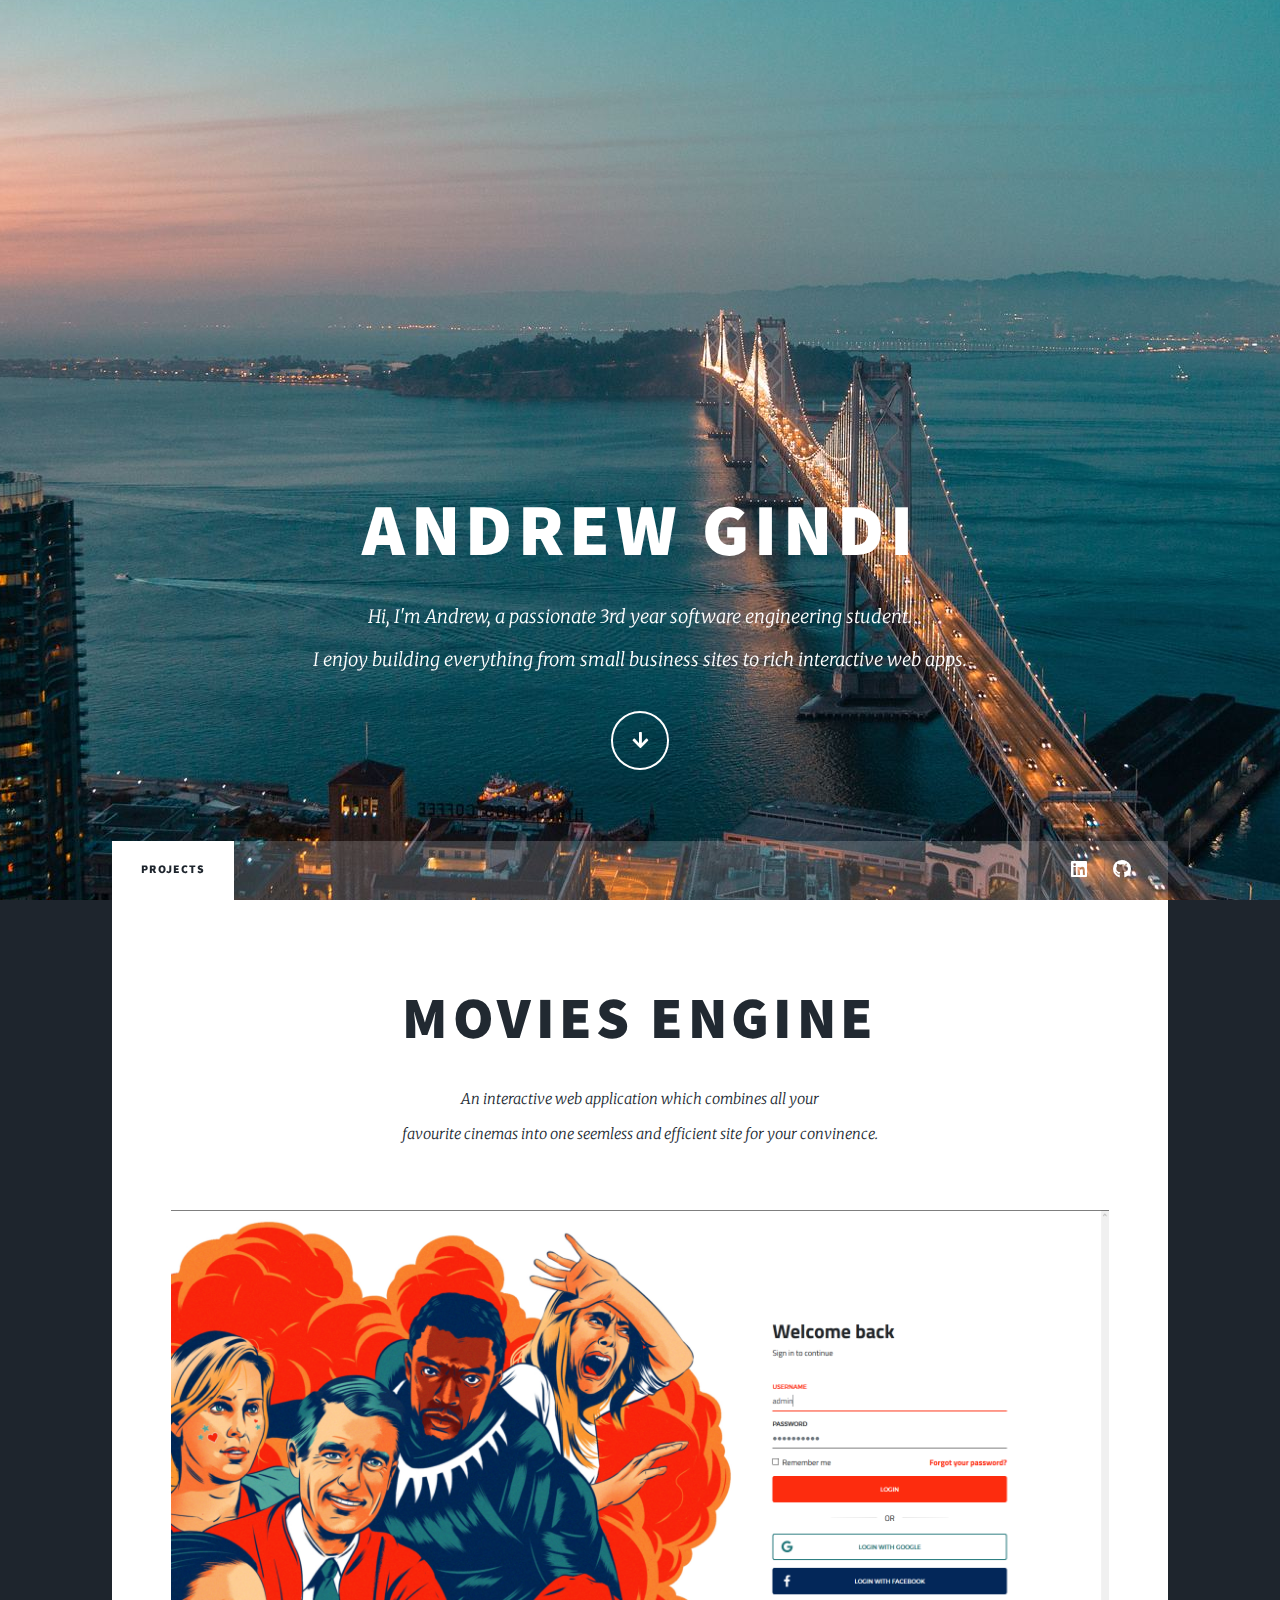
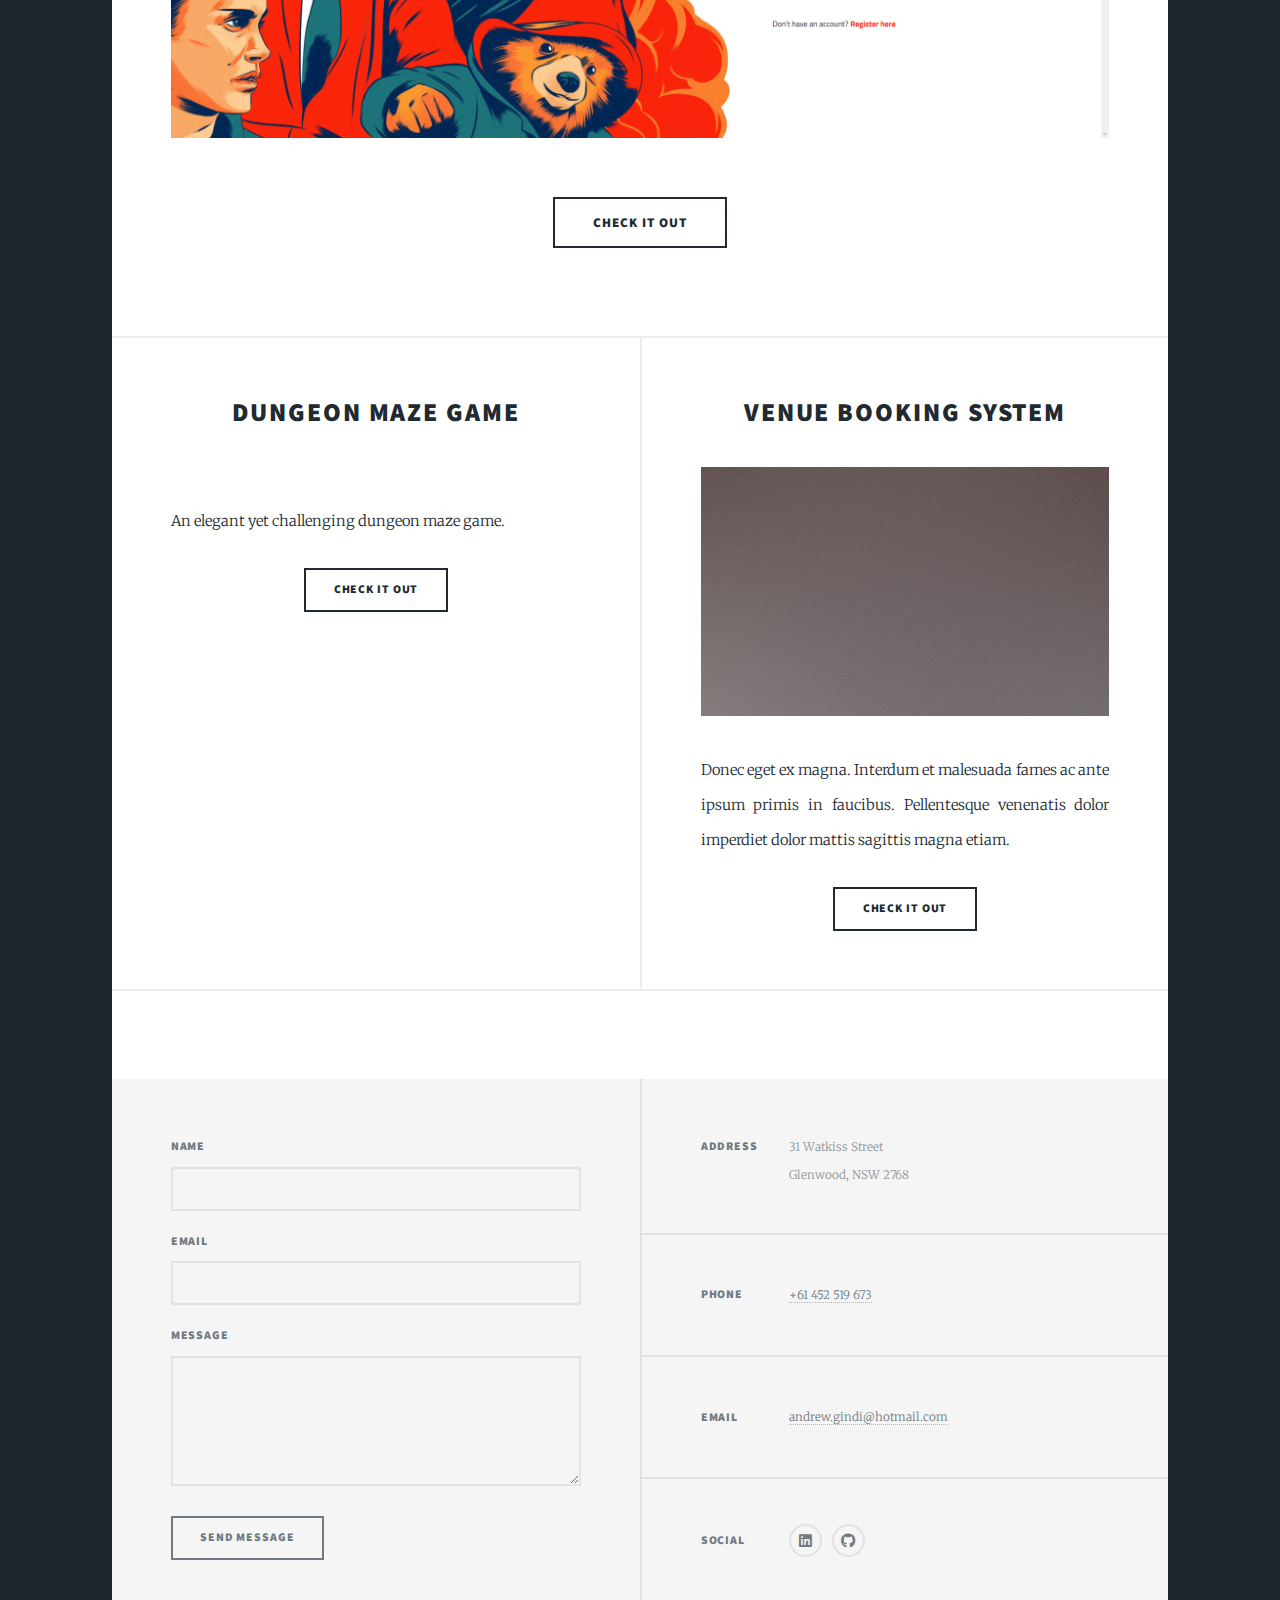
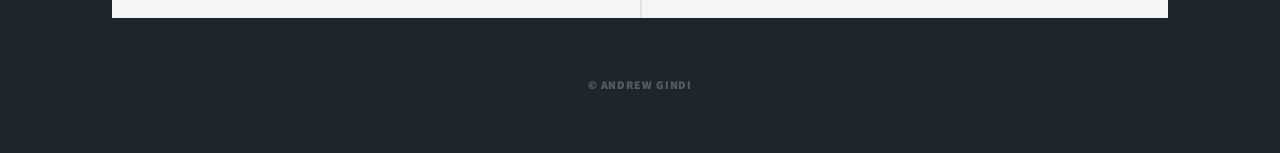
==== commit 32a404ad: "Few design changes" ====
--- a/index.html
+++ b/index.html
@@ -62,17 +62,17 @@
 							<section class="posts">
 								<article>
 									<header>
-										<h2><a href="#">ios App</a></h2>
+										<h2><a href="dungeon.html">Dungeon Maze Game</a></h2>
 									</header>
-									<a href="#" class="image fit"><img src="images/pic02.jpg" alt="" /></a>
-									<p>Donec eget ex magna. Interdum et malesuada fames ac ante ipsum primis in faucibus. Pellentesque venenatis dolor imperdiet dolor mattis sagittis magna etiam.</p>
+									<a href="dungeon.html" class="image fit"><img src="images/maze.png" alt="" /></a>
+									<p>An elegant yet challenging dungeon maze game.</p>
 									<ul class="actions special">
-										<li><a href="#" class="button">Check it out</a></li>
+										<li><a href="dungeon.html" class="button">Check it out</a></li>
 									</ul>
 								</article>
 								<article>
 									<header>
-										<h2><a href="medical.html">Medical Booking System</a></h2>
+										<h2><a href="medical.html">Venue Booking System</a></h2>
 									</header>
 									<a href="medical.html" class="image fit"><img src="images/pic03.jpg" alt="" /></a>
 									<p>Donec eget ex magna. Interdum et malesuada fames ac ante ipsum primis in faucibus. Pellentesque venenatis dolor imperdiet dolor mattis sagittis magna etiam.</p>
@@ -114,7 +114,7 @@
 						<section class="split contact">
 							<section class="alt">
 								<h3>Address</h3>
-								<p>20 Mahogany Close<br />
+								<p>31 Watkiss Street<br />
 								Glenwood, NSW 2768</p>
 							</section>
 							<section>
@@ -137,7 +137,7 @@
 
 				<!-- Copyright -->
 					<div id="copyright">
-						<ul><li>&copy; Andrew Gindi</li><li>Design: <a href="https://html5up.net">HTML5 UP</a></li></ul>
+						<ul><li>&copy; Andrew Gindi</li></ul>
 					</div>
 
 			</div>
--- a/assets/css/main.css
+++ b/assets/css/main.css
@@ -1,10 +1,10 @@
 @import url(fontawesome-all.min.css);
 @import url("https://fonts.googleapis.com/css?family=Merriweather:300,700,300italic,700italic|Source+Sans+Pro:900");
 
-/*
-	Massively by HTML5 UP
-	html5up.net | @ajlkn
-	Free for personal and commercial use under the CCA 3.0 license (html5up.net/license)
+/*
+	Massively by HTML5 UP
+	html5up.net | @ajlkn
+	Free for personal and commercial use under the CCA 3.0 license (html5up.net/license)
 */
 
 html, body, div, span, applet, object,
@@ -3234,7 +3234,7 @@
 			width: 100%;
 			height: 100%;
 			background-color: #212931;
-			background-image: url("../../images/overlay.png"), linear-gradient(0deg, rgba(0, 0, 0, 0.1), rgba(0, 0, 0, 0.1)), url("../../images/bg.jpg");
+			background-image: url("../../images/cool-background.png"), linear-gradient(0deg, rgba(0, 0, 0, 0.1), rgba(0, 0, 0, 0.1)), url("../../images/bg.jpg");
 			background-size: auto,								auto,														100% auto;
 			background-position: center,								center,														top center;
 			background-repeat: repeat,								no-repeat,													no-repeat;
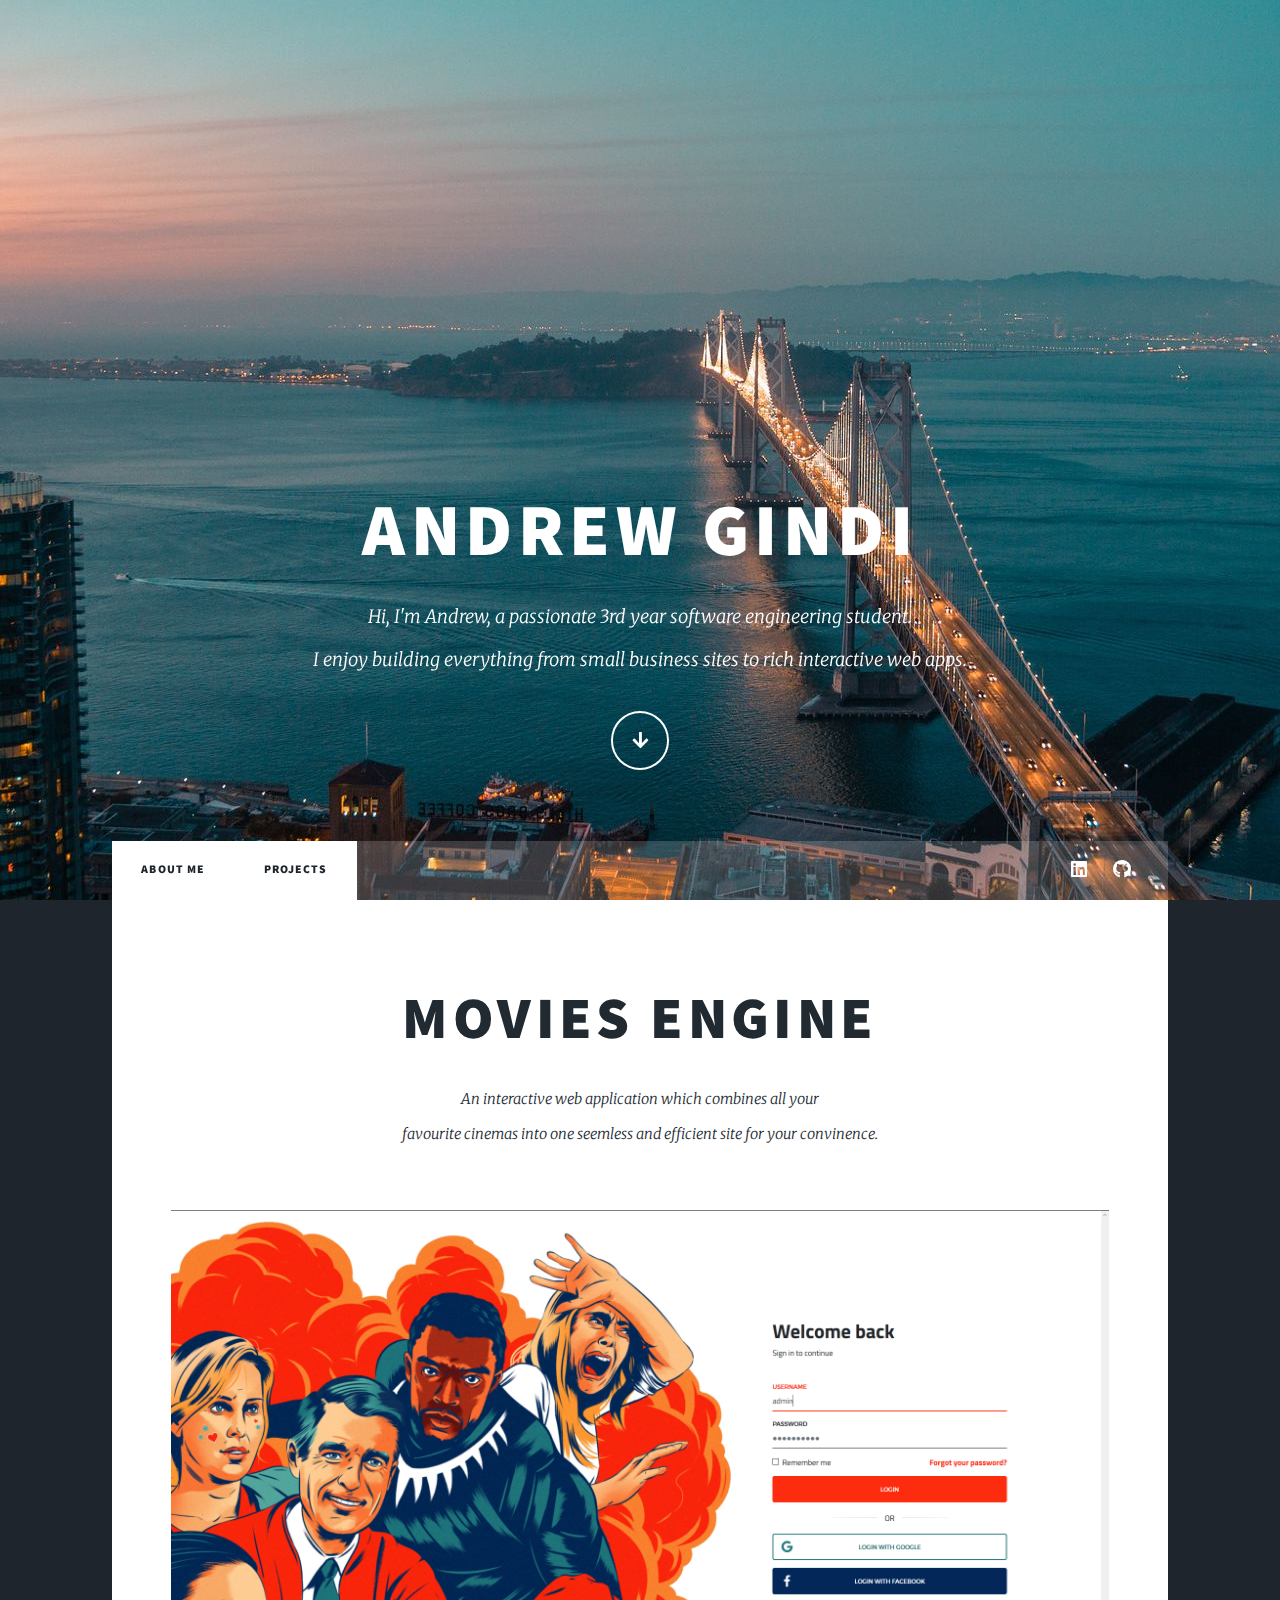
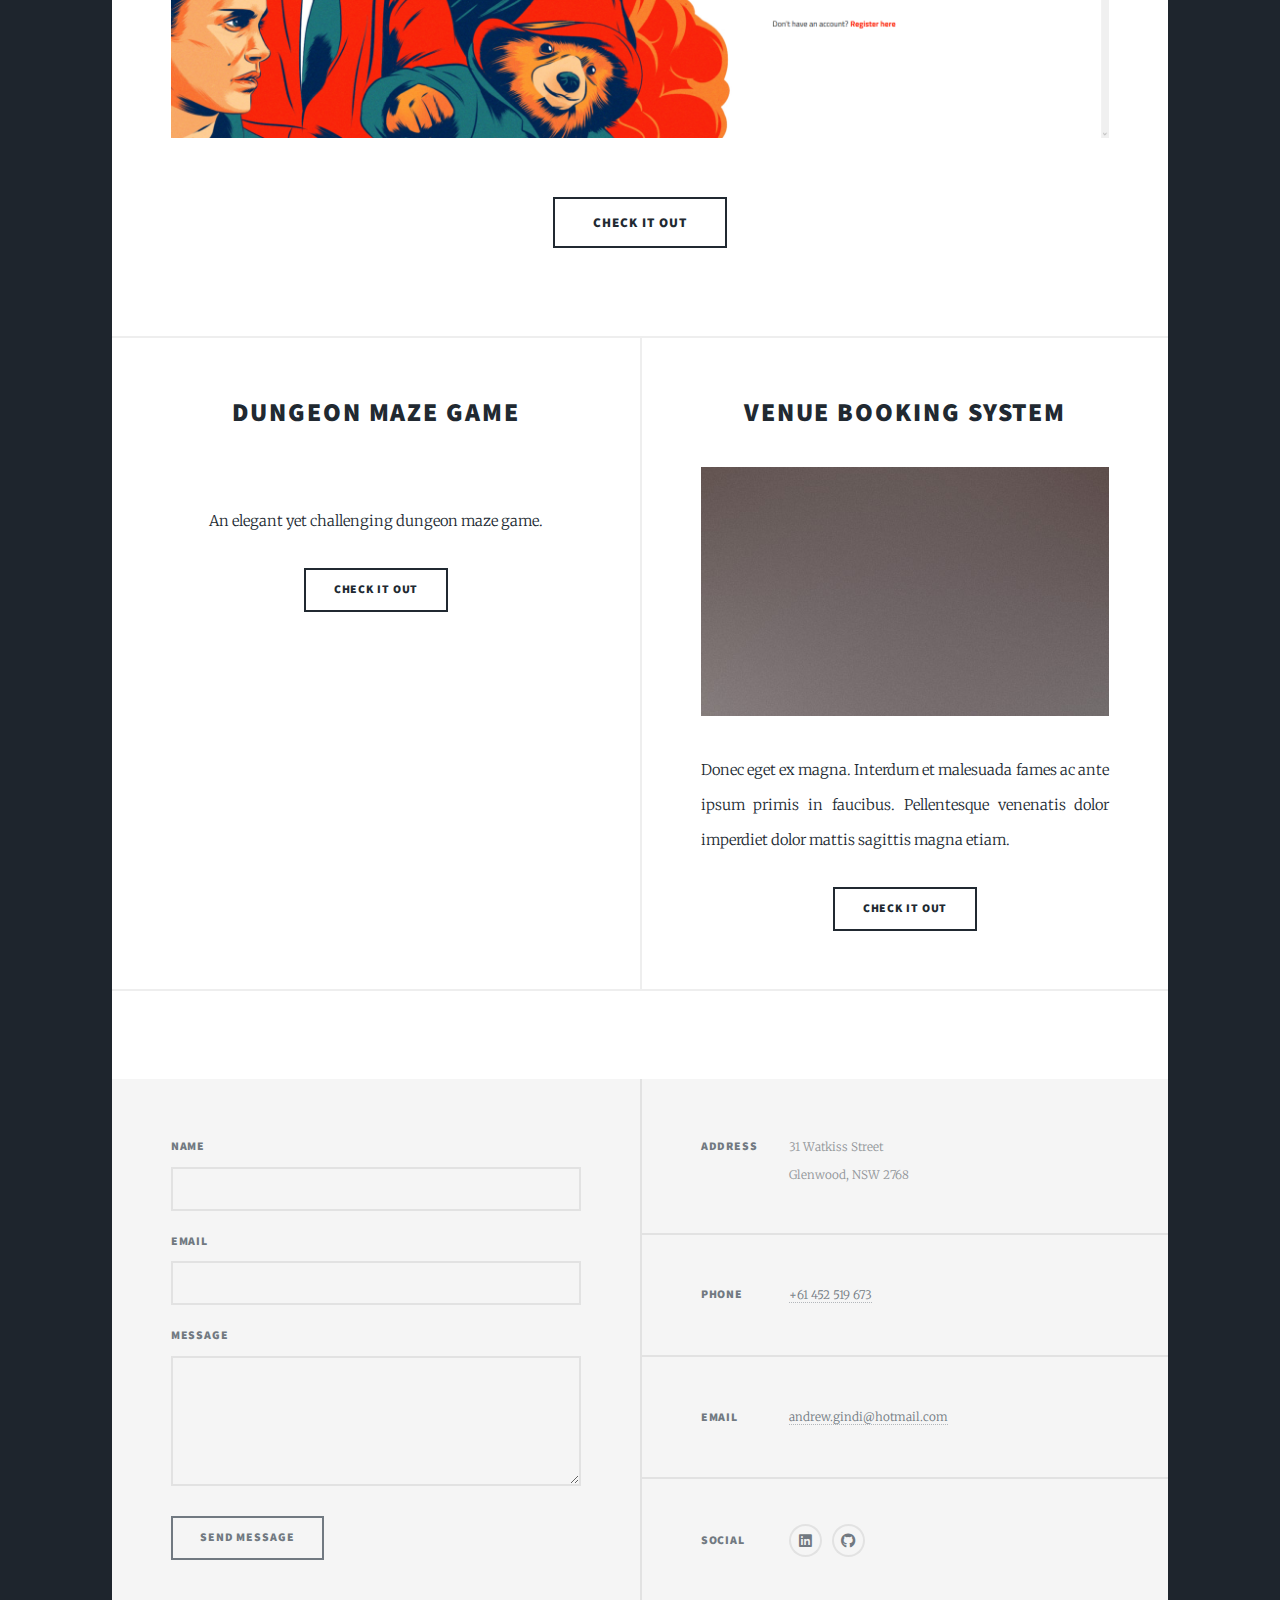
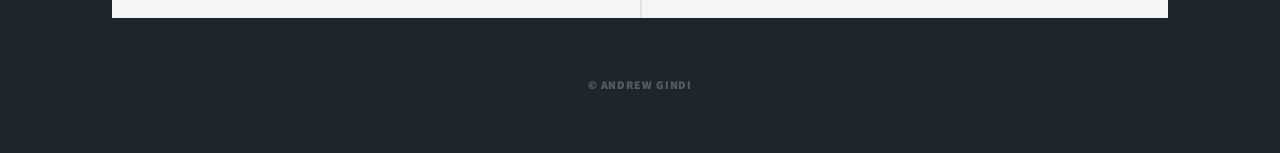
==== commit 38632d1e: "Added new styles" ====
--- a/index.html
+++ b/index.html
@@ -34,6 +34,7 @@
 				<!-- Nav -->
 					<nav id="nav">
 						<ul class="links">
+							<li class="active"><a href="about.html">About Me</a></li>
 							<li class="active"><a href="index.html">Projects</a></li>
 						</ul>
 						<ul class="icons">
@@ -49,7 +50,7 @@
 							<article class="post featured">
 								<header class="major">
 									<h2><a href="moviesengine.html">Movies Engine</a></h2>
-									<p>An interactive web application which combines all your<br />
+									<p style="text-align: center;">An interactive web application which combines all your<br />
 									favourite cinemas into one seemless and efficient site for your convinence.<br /></p>
 								</header>
 								<a href="moviesengine.html" class="image main"><img src="images/login.png" alt="" /></a>
@@ -65,7 +66,7 @@
 										<h2><a href="dungeon.html">Dungeon Maze Game</a></h2>
 									</header>
 									<a href="dungeon.html" class="image fit"><img src="images/maze.png" alt="" /></a>
-									<p>An elegant yet challenging dungeon maze game.</p>
+									<p style="text-align: center;">An elegant yet challenging dungeon maze game.</palign="right">
 									<ul class="actions special">
 										<li><a href="dungeon.html" class="button">Check it out</a></li>
 									</ul>
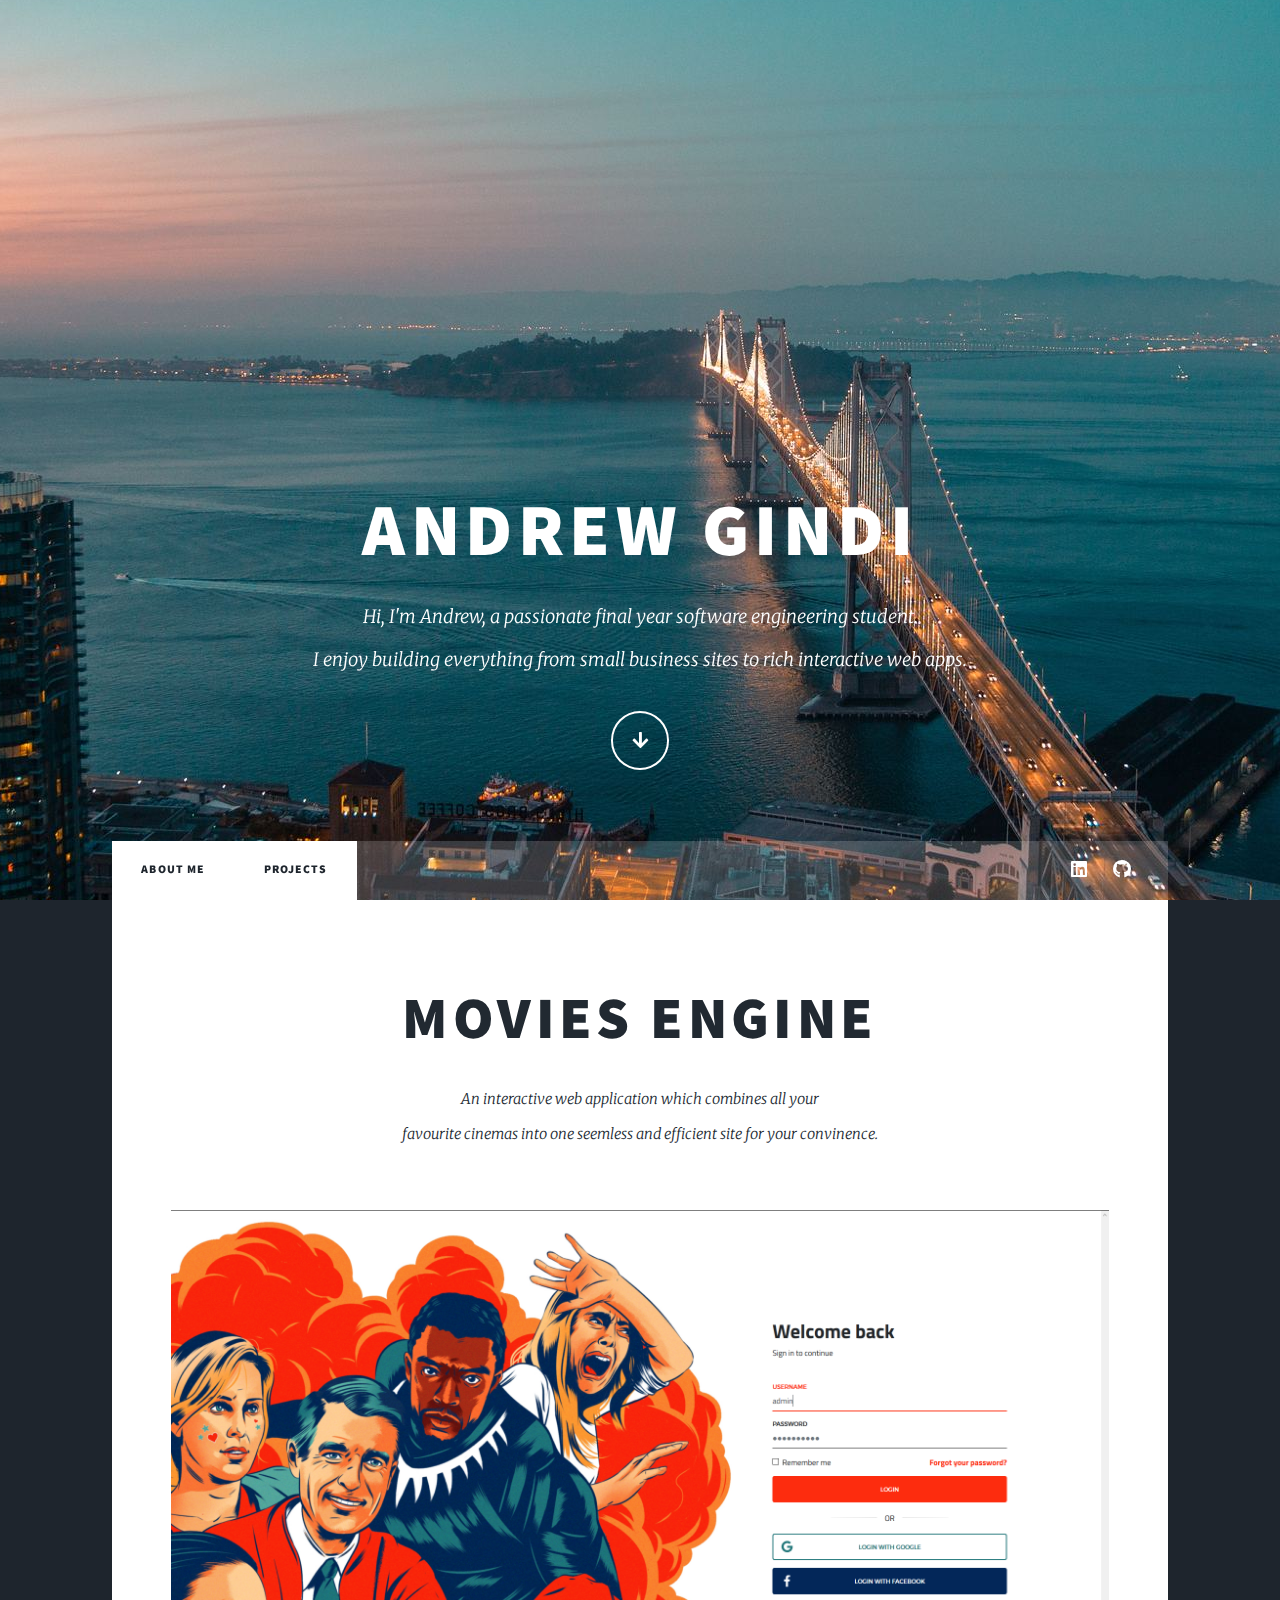
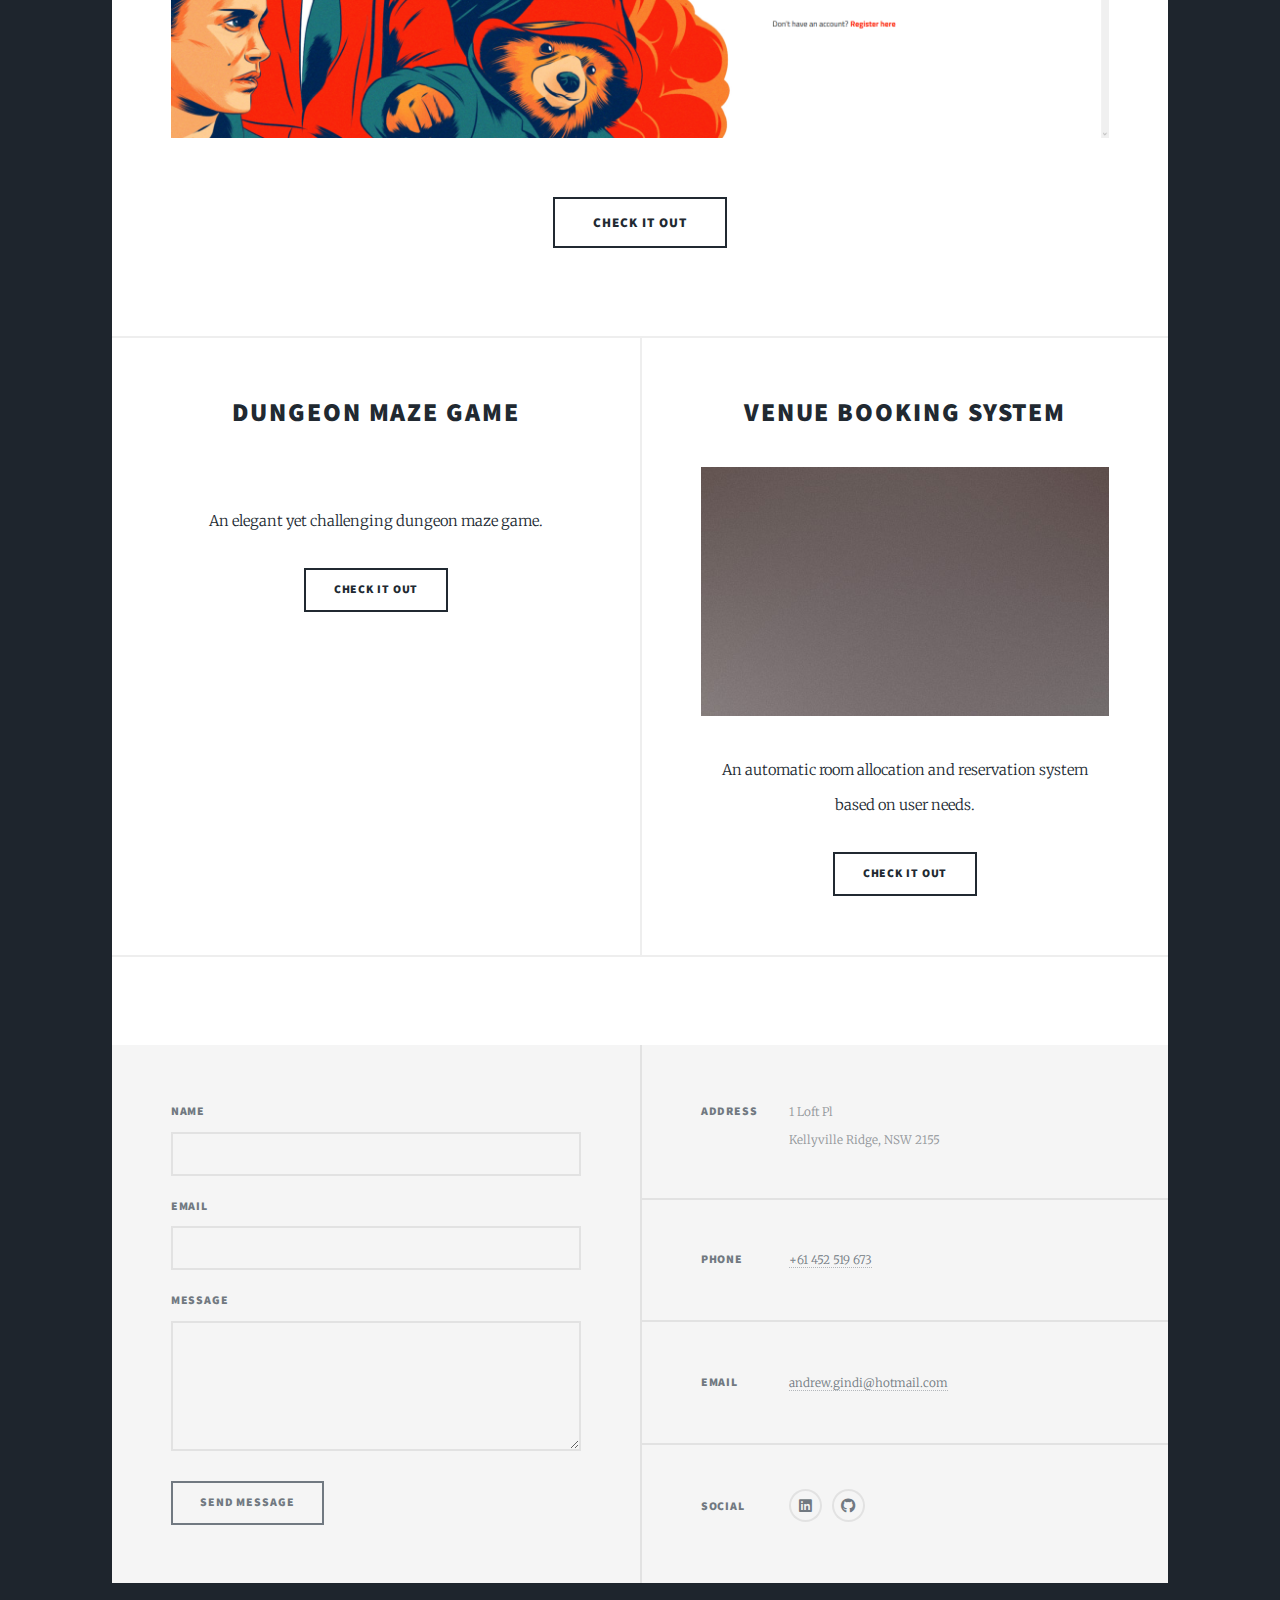
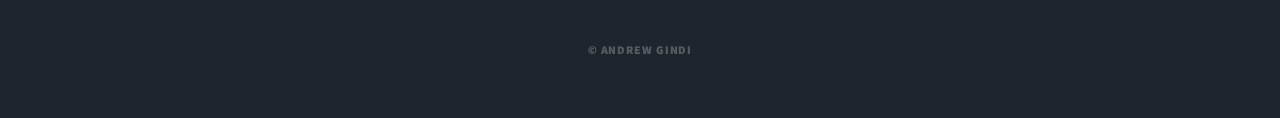
==== commit aa7cd382: "Updated Index page" ====
--- a/index.html
+++ b/index.html
@@ -20,7 +20,7 @@
 				<!-- Intro -->
 					<div id="intro">
 						<h1>Andrew Gindi</h1>
-						<p>Hi, I'm Andrew, a passionate 3rd year software engineering student.<br> I enjoy building everything from small business sites to rich interactive web apps.</p>
+						<p>Hi, I'm Andrew, a passionate final year software engineering student.<br> I enjoy building everything from small business sites to rich interactive web apps.</p>
 						<ul class="actions">
 							<li><a href="#header" class="button icon solid solo fa-arrow-down scrolly">Continue</a></li>
 						</ul>
@@ -28,14 +28,14 @@
 
 				<!-- Header -->
 					<header id="header">
-						<a href="index.html" class="logo">Projects</a>
+						<a href="index" class="logo">Projects</a>
 					</header>
 
 				<!-- Nav -->
 					<nav id="nav">
 						<ul class="links">
-							<li class="active"><a href="about.html">About Me</a></li>
-							<li class="active"><a href="index.html">Projects</a></li>
+							<li class="active"><a href="about">About Me</a></li>
+							<li class="active"><a href="index">Projects</a></li>
 						</ul>
 						<ul class="icons">
 							<li><a href="https://www.linkedin.com/in/andrewgindi/" class="icon brands fa-linkedin"><span class="label">Linkedin</span></a></li>
@@ -49,13 +49,13 @@
 						<!-- Featured Post -->
 							<article class="post featured">
 								<header class="major">
-									<h2><a href="moviesengine.html">Movies Engine</a></h2>
+									<h2><a href="moviesengine">Movies Engine</a></h2>
 									<p style="text-align: center;">An interactive web application which combines all your<br />
 									favourite cinemas into one seemless and efficient site for your convinence.<br /></p>
 								</header>
-								<a href="moviesengine.html" class="image main"><img src="images/login.png" alt="" /></a>
+								<a href="moviesengine" class="image main"><img src="images/login.png" alt="" /></a>
 								<ul class="actions special">
-									<li><a href="moviesengine.html" class="button large">Check it out</a></li>
+									<li><a href="moviesengine" class="button large">Check it out</a></li>
 								</ul>
 							</article>
 
@@ -63,22 +63,22 @@
 							<section class="posts">
 								<article>
 									<header>
-										<h2><a href="dungeon.html">Dungeon Maze Game</a></h2>
+										<h2><a href="dungeon">Dungeon Maze Game</a></h2>
 									</header>
-									<a href="dungeon.html" class="image fit"><img src="images/maze.png" alt="" /></a>
+									<a href="dungeon" class="image fit"><img src="images/maze.png" alt="" /></a>
 									<p style="text-align: center;">An elegant yet challenging dungeon maze game.</palign="right">
 									<ul class="actions special">
-										<li><a href="dungeon.html" class="button">Check it out</a></li>
+										<li><a href="dungeon" class="button">Check it out</a></li>
 									</ul>
 								</article>
 								<article>
 									<header>
-										<h2><a href="medical.html">Venue Booking System</a></h2>
+										<h2><a href="venues">Venue Booking System</a></h2>
 									</header>
-									<a href="medical.html" class="image fit"><img src="images/pic03.jpg" alt="" /></a>
-									<p>Donec eget ex magna. Interdum et malesuada fames ac ante ipsum primis in faucibus. Pellentesque venenatis dolor imperdiet dolor mattis sagittis magna etiam.</p>
+									<a href="venues" class="image fit"><img src="images/pic03.jpg" alt="" /></a>
+									<p style="text-align: center;">An automatic room allocation and reservation system based on user needs.</p>
 									<ul class="actions special">
-										<li><a href="medical.html" class="button">Check it Out</a></li>
+										<li><a href="venues" class="button">Check it Out</a></li>
 									</ul>
 								</article>
 							</section>
@@ -115,8 +115,8 @@
 						<section class="split contact">
 							<section class="alt">
 								<h3>Address</h3>
-								<p>31 Watkiss Street<br />
-								Glenwood, NSW 2768</p>
+								<p>1 Loft Pl<br />
+								Kellyville Ridge, NSW 2155</p>
 							</section>
 							<section>
 								<h3>Phone</h3>
